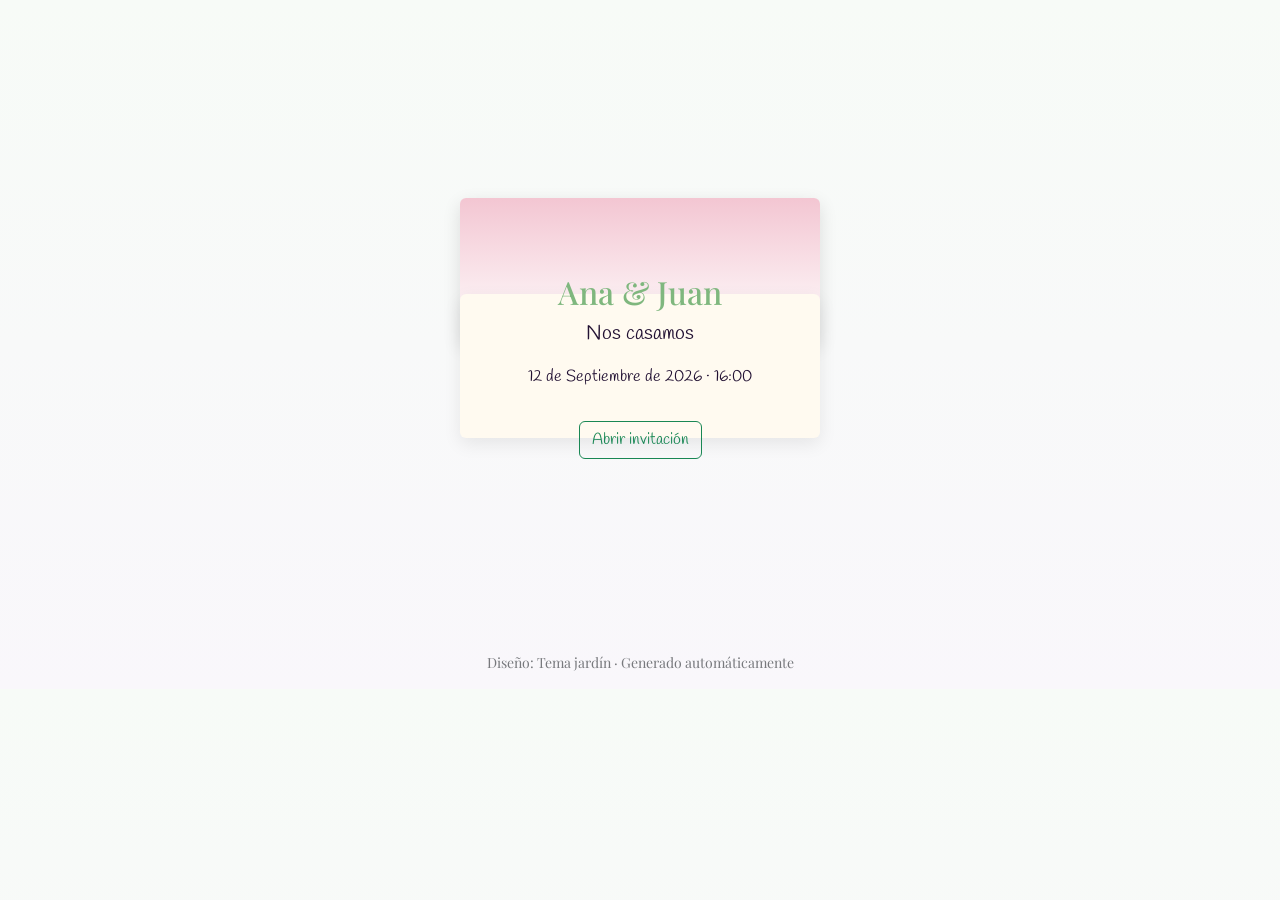
==== index.html @ 4add09a7 "Añadir sitio web de invitación (jardín) — versión estática para GitHub Pages" ====
<!doctype html>
<html lang="es">
<head>
  <meta charset="utf-8" />
  <meta name="viewport" content="width=device-width,initial-scale=1" />
  <title>Invitación — Ana & Juan</title>

  <!-- Bootstrap 5 -->
  <link href="https://cdn.jsdelivr.net/npm/bootstrap@5.3.2/dist/css/bootstrap.min.css" rel="stylesheet">
  <!-- Google Fonts -->
  <link href="https://fonts.googleapis.com/css2?family=Playfair+Display:wght@400;700&family=Handlee&display=swap" rel="stylesheet">
  <!-- GLightbox -->
  <link href="https://cdn.jsdelivr.net/npm/glightbox/dist/css/glightbox.min.css" rel="stylesheet">
  <link rel="stylesheet" href="assets/css/styles.css">
</head>
<body class="bg-page">

<main class="container py-5">
  <!-- Sobre central -->
  <section class="d-flex justify-content-center align-items-center" style="min-height:60vh;">
    <div id="envelope" class="envelope" aria-label="Invitación">
      <div class="flap"></div>
      <div class="body">
        <div class="card-invite text-center p-4">
          <h1 class="couple-name">Ana &amp; Juan</h1>
          <p class="lead">Nos casamos</p>
          <p class="date">12 de Septiembre de 2026 · 16:00</p>
          <button id="openEnvelope" class="btn btn-outline-success mt-3">Abrir invitación</button>
        </div>
      </div>
    </div>
  </section>

  <!-- Contenido revelado -->
  <section id="invitationContent" class="invitation-content d-none">
    <div class="row mb-5">
      <div class="col-12">
        <div id="coupleCarousel" class="carousel slide" data-bs-ride="carousel">
          <div class="carousel-inner">
            <div class="carousel-item active">
              <img src="https://picsum.photos/1200/500?random=101" class="d-block w-100" alt="Novios 1">
            </div>
            <div class="carousel-item">
              <img src="https://picsum.photos/1200/500?random=102" class="d-block w-100" alt="Novios 2">
            </div>
            <div class="carousel-item">
              <img src="https://picsum.photos/1200/500?random=103" class="d-block w-100" alt="Novios 3">
            </div>
          </div>
          <button class="carousel-control-prev" type="button" data-bs-target="#coupleCarousel" data-bs-slide="prev">
            <span class="carousel-control-prev-icon" aria-hidden="true"></span>
            <span class="visually-hidden">Anterior</span>
          </button>
          <button class="carousel-control-next" type="button" data-bs-target="#coupleCarousel" data-bs-slide="next">
            <span class="carousel-control-next-icon" aria-hidden="true"></span>
            <span class="visually-hidden">Siguiente</span>
          </button>
        </div>
      </div>
    </div>

    <nav class="mb-4">
      <ul class="nav nav-pills justify-content-center">
        <li class="nav-item"><a class="nav-link" href="#details">Detalles</a></li>
        <li class="nav-item"><a class="nav-link" href="#dresscode">Código de vestimenta</a></li>
        <li class="nav-item"><a class="nav-link" href="#gallery">Galería</a></li>
        <li class="nav-item"><a class="nav-link" href="#map">Mapa</a></li>
        <li class="nav-item"><a class="nav-link" href="#rsvp">RSVP</a></li>
      </ul>
    </nav>

    <section id="details" class="card mb-4 p-4 shadow-sm">
      <h2>Detalles</h2>
      <p><strong>Fecha:</strong> 12 de Septiembre de 2026</p>
      <p><strong>Hora:</strong> 16:00</p>
      <p><strong>Lugar:</strong> Jardines La Esperanza — Calle Flores 123, Ciudad</p>
      <p>Programa aproximado: Ceremonia · Cóctel · Banquete · Celebración.</p>
    </section>

    <section id="dresscode" class="card mb-4 p-4 shadow-sm">
      <h2>Código de vestimenta</h2>
      <p>Elegante de jardín — ropa cómoda y acorde al aire libre.</p>
      <h5 class="mt-3">Colores que pedimos evitar</h5>
      <p>Para mantener la armonía visual del evento, por favor evita estos colores:</p>
      <div class="row g-3">
        <div class="col-6 col-md-3">
          <div class="swatch" style="background:#ffffff;">#FFFFFF<br><small>Blanco puro</small></div>
        </div>
        <div class="col-6 col-md-3">
          <div class="swatch" style="background:#000000;color:#fff">#000000<br><small>Negro</small></div>
        </div>
        <div class="col-6 col-md-3">
          <div class="swatch" style="background:#ff0000;color:#fff">#FF0000<br><small>Rojo intenso</small></div>
        </div>
        <div class="col-6 col-md-3">
          <div class="swatch" style="background:#ffd700;">#FFD700<br><small>Dorado chillón</small></div>
        </div>
      </div>
    </section>

    <section id="gallery" class="card mb-4 p-4 shadow-sm">
      <h2>Galería</h2>
      <div class="row g-3">
        <div class="col-6 col-md-4">
          <a href="https://picsum.photos/1200/800?random=201" class="glightbox" data-gallery="wedding"><img src="https://picsum.photos/400/300?random=201" class="img-fluid rounded" alt=""></a>
        </div>
        <div class="col-6 col-md-4">
          <a href="https://picsum.photos/1200/800?random=202" class="glightbox" data-gallery="wedding"><img src="https://picsum.photos/400/300?random=202" class="img-fluid rounded" alt=""></a>
        </div>
        <div class="col-6 col-md-4">
          <a href="https://picsum.photos/1200/800?random=203" class="glightbox" data-gallery="wedding"><img src="https://picsum.photos/400/300?random=203" class="img-fluid rounded" alt=""></a>
        </div>
      </div>
    </section>

    <section id="map" class="card mb-4 p-4 shadow-sm">
      <h2>Cómo llegar</h2>
      <div class="ratio ratio-16x9 mb-2">
        <iframe src="https://www.google.com/maps?q=Jardines+La+Esperanza+Calle+Flores+123&output=embed" style="border:0;" allowfullscreen="" loading="lazy"></iframe>
      </div>
      <a class="btn btn-outline-primary" target="_blank" href="https://www.google.com/maps/search/?api=1&query=Jardines+La+Esperanza+Calle+Flores+123">Abrir en Google Maps</a>
    </section>

    <section id="rsvp" class="card mb-4 p-4 shadow-sm">
      <h2>RSVP</h2>
      <p>Por favor confirma asistencia rellenando el formulario. (El formulario está configurado para Formspree; sustituye YOUR_FORMSPREE_ID por tu ID.)</p>
      <form id="rsvpForm" action="https://formspree.io/f/YOUR_FORMSPREE_ID" method="POST" class="row g-3">
        <div class="col-md-6">
          <label class="form-label">Nombre</label>
          <input name="name" required class="form-control">
        </div>
        <div class="col-md-3">
          <label class="form-label">Asistirá</label>
          <select name="attend" required class="form-select">
            <option value="yes">Sí</option>
            <option value="no">No</option>
          </select>
        </div>
        <div class="col-md-3">
          <label class="form-label">Acompañantes</label>
          <input name="guests" type="number" min="0" value="0" class="form-control">
        </div>
        <div class="col-12">
          <label class="form-label">Comentarios / Alergias</label>
          <textarea name="notes" class="form-control"></textarea>
        </div>
        <div class="col-12">
          <button class="btn btn-success" type="submit">Enviar RSVP</button>
        </div>
      </form>
    </section>
  </section>
</main>

<footer class="text-center py-3 small text-muted">Diseño: Tema jardín · Generado automáticamente</footer>

<script src="https://cdn.jsdelivr.net/npm/bootstrap@5.3.2/dist/js/bootstrap.bundle.min.js"></script>
<script src="https://cdn.jsdelivr.net/npm/glightbox/dist/js/glightbox.min.js"></script>
<script src="assets/js/script.js"></script>
</body>
</html>
---- assets/css/styles.css ----
/* styles.css - tema jardín y efecto sobre */
:root{
  --accent:#7fb77e; /* verde salvia */
  --accent-2:#f3c6d2; /* rosa empolvado */
  --ivory:#fffaf0;
}
body.bg-page{
  background: linear-gradient(180deg,#f7fbf7 0%, #f9f7fb 100%);
  font-family: "Playfair Display", serif;
  color:#213;
}
.envelope{
  width:360px;
  height:240px;
  position:relative;
  perspective:800px;
  cursor:pointer;
  margin:0 auto;
}
.envelope .flap{
  position:absolute;
  top:0;
  left:0;
  width:100%;
  height:60%;
  background:linear-gradient(180deg,var(--accent-2),#fff);
  border-radius:6px 6px 0 0;
  transform-origin:top center;
  transition: transform .8s cubic-bezier(.2,.8,.2,1);
  box-shadow:0 6px 18px rgba(0,0,0,.12);
}
.envelope.open .flap{
  transform: rotateX(180deg) translateY(-10%);
}
.envelope .body{
  position:absolute;
  bottom:0;
  left:0;
  right:0;
  top:40%;
  background:var(--ivory);
  border-radius:6px;
  display:flex;
  align-items:center;
  justify-content:center;
  box-shadow:0 6px 18px rgba(0,0,0,.08);
}
.card-invite{ font-family: "Handlee", cursive; background:transparent; border:none; }
.couple-name{ font-family: "Playfair Display", serif; font-size:2rem; color:var(--accent); }
.invitation-content{ animation:fade .8s ease both; }
@keyframes fade{ from{opacity:0; transform:translateY(8px);} to{opacity:1; transform:none;} }

.swatch{ padding:20px; border-radius:8px; text-align:center; font-weight:600; box-shadow:0 2px 8px rgba(0,0,0,.06); }
.card{ border-radius:12px; }

footer{ opacity:.8 }

@media (max-width:576px){ .envelope{ width:280px; height:190px } }
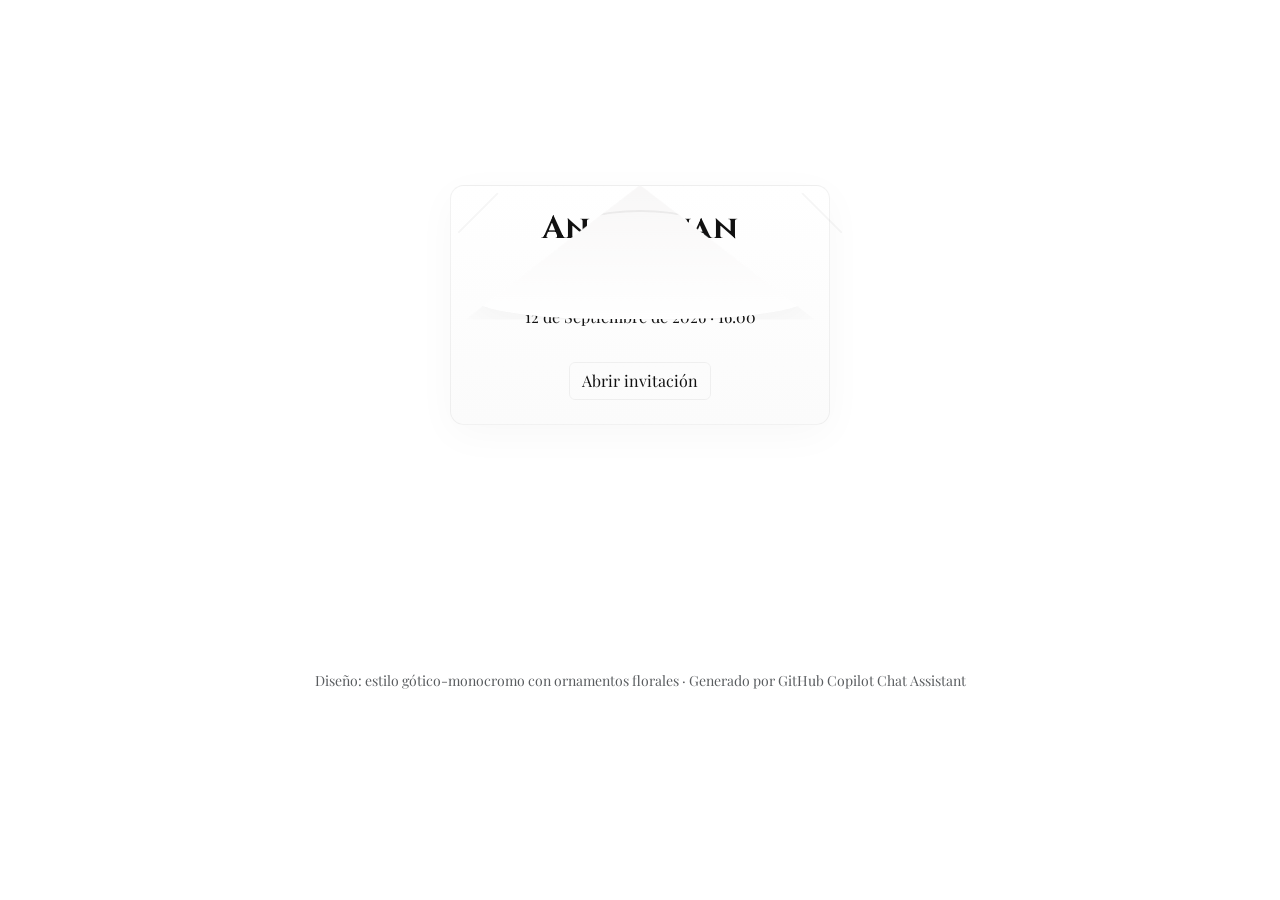
==== commit d9c361db: "Enhance envelope appearance (realistic flap + ornaments), decorative map frame and softer gothic-mon" ====
--- a/index.html
+++ b/index.html
@@ -8,43 +8,69 @@
   <!-- Bootstrap 5 -->
   <link href="https://cdn.jsdelivr.net/npm/bootstrap@5.3.2/dist/css/bootstrap.min.css" rel="stylesheet">
   <!-- Google Fonts -->
-  <link href="https://fonts.googleapis.com/css2?family=Playfair+Display:wght@400;700&family=Handlee&display=swap" rel="stylesheet">
+  <link href="https://fonts.googleapis.com/css2?family=Playfair+Display:wght@400;700&family=Cinzel:wght@400;700&display=swap" rel="stylesheet">
   <!-- GLightbox -->
   <link href="https://cdn.jsdelivr.net/npm/glightbox/dist/css/glightbox.min.css" rel="stylesheet">
+
   <link rel="stylesheet" href="assets/css/styles.css">
 </head>
 <body class="bg-page">
 
 <main class="container py-5">
-  <!-- Sobre central -->
+  <!-- SOBRE (invitation) - estilo realista -->
   <section class="d-flex justify-content-center align-items-center" style="min-height:60vh;">
-    <div id="envelope" class="envelope" aria-label="Invitación">
-      <div class="flap"></div>
-      <div class="body">
-        <div class="card-invite text-center p-4">
-          <h1 class="couple-name">Ana &amp; Juan</h1>
-          <p class="lead">Nos casamos</p>
-          <p class="date">12 de Septiembre de 2026 · 16:00</p>
-          <button id="openEnvelope" class="btn btn-outline-success mt-3">Abrir invitación</button>
+    <div id="envelope" class="envelope" role="button" aria-label="Abrir invitación">
+      <!-- back of envelope (body) -->
+      <div class="env-body">
+        <div class="env-inner">
+          <div class="card-invite text-center p-4">
+            <h1 class="couple-name">Ana &amp; Juan</h1>
+            <p class="lead">Nos casamos</p>
+            <p class="date">12 de Septiembre de 2026 · 16:00</p>
+            <button id="openEnvelope" class="btn btn-outline-success mt-3">Abrir invitación</button>
+          </div>
         </div>
       </div>
+
+      <!-- flap (triangular) -->
+      <div class="env-flap" aria-hidden="true">
+        <!-- floral ornament SVG top center -->
+        <svg class="floral" width="220" height="60" viewBox="0 0 220 60" fill="none" xmlns="http://www.w3.org/2000/svg" aria-hidden="true">
+          <path d="M10 45 C50 5, 170 5, 210 45" stroke="#111" stroke-opacity="0.07" stroke-width="1.8" fill="none" stroke-linecap="round" />
+          <g stroke="#111" stroke-opacity="0.06" stroke-width="1.2" fill="none">
+            <path d="M20 45 C30 35, 30 25, 40 20"/>
+            <path d="M200 45 C190 35, 190 25, 180 20"/>
+          </g>
+        </svg>
+      </div>
+
+      <!-- small corner ornaments (paper edges) -->
+      <div class="env-corner env-corner-left" aria-hidden="true">
+        <svg width="80" height="40" viewBox="0 0 80 40" fill="none" xmlns="http://www.w3.org/2000/svg"><path d="M0 40 L40 0" stroke="#111" stroke-opacity="0.04" stroke-width="2"/></svg>
+      </div>
+      <div class="env-corner env-corner-right" aria-hidden="true">
+        <svg width="80" height="40" viewBox="0 0 80 40" fill="none" xmlns="http://www.w3.org/2000/svg"><path d="M80 40 L40 0" stroke="#111" stroke-opacity="0.04" stroke-width="2"/></svg>
+      </div>
+
     </div>
   </section>
 
-  <!-- Contenido revelado -->
+  <!-- Contenido que se revela -->
   <section id="invitationContent" class="invitation-content d-none">
+
+    <!-- Carrusel hero -->
     <div class="row mb-5">
       <div class="col-12">
         <div id="coupleCarousel" class="carousel slide" data-bs-ride="carousel">
           <div class="carousel-inner">
             <div class="carousel-item active">
-              <img src="https://picsum.photos/1200/500?random=101" class="d-block w-100" alt="Novios 1">
+              <img src="https://picsum.photos/seed/carousel1/1200/500" class="d-block w-100" alt="Novios 1">
             </div>
             <div class="carousel-item">
-              <img src="https://picsum.photos/1200/500?random=102" class="d-block w-100" alt="Novios 2">
+              <img src="https://picsum.photos/seed/carousel2/1200/500" class="d-block w-100" alt="Novios 2">
             </div>
             <div class="carousel-item">
-              <img src="https://picsum.photos/1200/500?random=103" class="d-block w-100" alt="Novios 3">
+              <img src="https://picsum.photos/seed/carousel3/1200/500" class="d-block w-100" alt="Novios 3">
             </div>
           </div>
           <button class="carousel-control-prev" type="button" data-bs-target="#coupleCarousel" data-bs-slide="prev">
@@ -59,6 +85,7 @@
       </div>
     </div>
 
+    <!-- Navegación interna -->
     <nav class="mb-4">
       <ul class="nav nav-pills justify-content-center">
         <li class="nav-item"><a class="nav-link" href="#details">Detalles</a></li>
@@ -69,64 +96,74 @@
       </ul>
     </nav>
 
+    <!-- Detalles -->
     <section id="details" class="card mb-4 p-4 shadow-sm">
-      <h2>Detalles</h2>
+      <h2>Detalles de la boda</h2>
       <p><strong>Fecha:</strong> 12 de Septiembre de 2026</p>
       <p><strong>Hora:</strong> 16:00</p>
-      <p><strong>Lugar:</strong> Jardines La Esperanza — Calle Flores 123, Ciudad</p>
-      <p>Programa aproximado: Ceremonia · Cóctel · Banquete · Celebración.</p>
+      <p><strong>Lugar:</strong> Jardines La Esperanza — Calle Flores 123, Ciudad, País</p>
+      <p>Programa aproximado: Ceremonia (16:00) · Cóctel (17:00) · Banquete y celebración (19:00).</p>
     </section>
 
+    <!-- Código de vestimenta / colores prohibidos -->
     <section id="dresscode" class="card mb-4 p-4 shadow-sm">
       <h2>Código de vestimenta</h2>
-      <p>Elegante de jardín — ropa cómoda y acorde al aire libre.</p>
+      <p>Elegante de jardín — te sugerimos ropa cómoda y acorde al entorno exterior.</p>
       <h5 class="mt-3">Colores que pedimos evitar</h5>
-      <p>Para mantener la armonía visual del evento, por favor evita estos colores:</p>
+      <p>Para mantener la armonía con la paleta del evento, por favor evita estos colores:</p>
       <div class="row g-3">
         <div class="col-6 col-md-3">
-          <div class="swatch" style="background:#ffffff;">#FFFFFF<br><small>Blanco puro</small></div>
+          <div class="swatch gray-1">#FFFFFF<br><small>Blanco puro</small></div>
         </div>
         <div class="col-6 col-md-3">
-          <div class="swatch" style="background:#000000;color:#fff">#000000<br><small>Negro</small></div>
+          <div class="swatch gray-4">#000000<br><small>Negro</small></div>
         </div>
         <div class="col-6 col-md-3">
-          <div class="swatch" style="background:#ff0000;color:#fff">#FF0000<br><small>Rojo intenso</small></div>
+          <div class="swatch gray-3">#FF0000<br><small>Rojo intenso</small></div>
         </div>
         <div class="col-6 col-md-3">
-          <div class="swatch" style="background:#ffd700;">#FFD700<br><small>Dorado chillón</small></div>
+          <div class="swatch gray-2">#FFD700<br><small>Dorado chillón</small></div>
         </div>
       </div>
     </section>
 
+    <!-- Galería -->
     <section id="gallery" class="card mb-4 p-4 shadow-sm">
       <h2>Galería</h2>
       <div class="row g-3">
         <div class="col-6 col-md-4">
-          <a href="https://picsum.photos/1200/800?random=201" class="glightbox" data-gallery="wedding"><img src="https://picsum.photos/400/300?random=201" class="img-fluid rounded" alt=""></a>
+          <a href="https://picsum.photos/1200/800?random=201" class="glightbox" data-gallery="wedding"><img src="https://picsum.photos/600/400?random=201" class="img-fluid rounded" alt=""></a>
         </div>
         <div class="col-6 col-md-4">
-          <a href="https://picsum.photos/1200/800?random=202" class="glightbox" data-gallery="wedding"><img src="https://picsum.photos/400/300?random=202" class="img-fluid rounded" alt=""></a>
+          <a href="https://picsum.photos/1200/800?random=202" class="glightbox" data-gallery="wedding"><img src="https://picsum.photos/600/400?random=202" class="img-fluid rounded" alt=""></a>
         </div>
         <div class="col-6 col-md-4">
-          <a href="https://picsum.photos/1200/800?random=203" class="glightbox" data-gallery="wedding"><img src="https://picsum.photos/400/300?random=203" class="img-fluid rounded" alt=""></a>
+          <a href="https://picsum.photos/1200/800?random=203" class="glightbox" data-gallery="wedding"><img src="https://picsum.photos/600/400?random=203" class="img-fluid rounded" alt=""></a>
         </div>
       </div>
     </section>
 
-    <section id="map" class="card mb-4 p-4 shadow-sm">
+    <!-- Mapa elegante -->
+    <section id="map" class="card mb-4 p-4 shadow-sm map-card">
       <h2>Cómo llegar</h2>
-      <div class="ratio ratio-16x9 mb-2">
-        <iframe src="https://www.google.com/maps?q=Jardines+La+Esperanza+Calle+Flores+123&output=embed" style="border:0;" allowfullscreen="" loading="lazy"></iframe>
+      <p class="mb-2">Haz clic en "Abrir en Google Maps" para ver rutas y opciones de transporte.</p>
+      <div class="map-frame mb-3">
+        <div class="map-decor-top"></div>
+        <div class="ratio ratio-16x9 rounded">
+          <iframe src="https://www.google.com/maps?q=Jardines+La+Esperanza+Calle+Flores+123&output=embed" style="border:0;" allowfullscreen="" loading="lazy"></iframe>
+        </div>
+        <div class="map-decor-bottom"></div>
       </div>
       <a class="btn btn-outline-primary" target="_blank" href="https://www.google.com/maps/search/?api=1&query=Jardines+La+Esperanza+Calle+Flores+123">Abrir en Google Maps</a>
     </section>
 
+    <!-- RSVP - Formspree -->
     <section id="rsvp" class="card mb-4 p-4 shadow-sm">
       <h2>RSVP</h2>
-      <p>Por favor confirma asistencia rellenando el formulario. (El formulario está configurado para Formspree; sustituye YOUR_FORMSPREE_ID por tu ID.)</p>
+      <p>Por favor confirma tu asistencia. (Sustituye YOUR_FORMSPREE_ID por tu ID de Formspree)</p>
       <form id="rsvpForm" action="https://formspree.io/f/YOUR_FORMSPREE_ID" method="POST" class="row g-3">
         <div class="col-md-6">
-          <label class="form-label">Nombre</label>
+          <label class="form-label">Nombre completo</label>
           <input name="name" required class="form-control">
         </div>
         <div class="col-md-3">
@@ -149,10 +186,11 @@
         </div>
       </form>
     </section>
+
   </section>
 </main>
 
-<footer class="text-center py-3 small text-muted">Diseño: Tema jardín · Generado automáticamente</footer>
+<footer class="text-center py-3 small text-muted">Diseño: estilo gótico-monocromo con ornamentos florales · Generado por GitHub Copilot Chat Assistant</footer>
 
 <script src="https://cdn.jsdelivr.net/npm/bootstrap@5.3.2/dist/js/bootstrap.bundle.min.js"></script>
 <script src="https://cdn.jsdelivr.net/npm/glightbox/dist/js/glightbox.min.js"></script>
--- a/assets/css/styles.css
+++ b/assets/css/styles.css
@@ -1,58 +1,90 @@
-/* styles.css - tema jardín y efecto sobre */
+/* styles.css — ultra-suave monocromo + ornamentación estilo castillo/gótico */
 :root{
-  --accent:#7fb77e; /* verde salvia */
-  --accent-2:#f3c6d2; /* rosa empolvado */
-  --ivory:#fffaf0;
+  --bg:#ffffff;
+  --paper:#fefefe;
+  --ink:#111111;
+  --muted:#7d7d7d;
+  --border:rgba(17,17,17,0.05);
+  --shadow: rgba(17,17,17,0.03);
+  --accent-stroke: rgba(17,17,17,0.06);
 }
+
+/* Base */
 body.bg-page{
-  background: linear-gradient(180deg,#f7fbf7 0%, #f9f7fb 100%);
-  font-family: "Playfair Display", serif;
-  color:#213;
+  background:var(--bg);
+  color:var(--ink);
+  font-family:"Playfair Display", serif;
+  line-height:1.6;
+  -webkit-font-smoothing:antialiased;
 }
-.envelope{
-  width:360px;
-  height:240px;
-  position:relative;
-  perspective:800px;
-  cursor:pointer;
-  margin:0 auto;
+.container{ max-width:980px }
+
+/* Typography accents (gothic feel) */
+h1, h2 { font-family: 'Cinzel', serif }
+.couple-name{ font-size:2rem; font-weight:700; letter-spacing:0.6px }
+
+/* ENVELOPE - realistic paper with triangular flap */
+.envelope{ width:380px; height:240px; position:relative; perspective:1100px; margin:0 auto 26px; }
+.env-body{
+  position:relative; width:100%; height:100%; background:linear-gradient(180deg,#fff,#fbfbfb); border-radius:14px; border:1px solid var(--border); box-shadow:0 10px 40px var(--shadow); overflow:hidden;
 }
-.envelope .flap{
-  position:absolute;
-  top:0;
-  left:0;
-  width:100%;
-  height:60%;
-  background:linear-gradient(180deg,var(--accent-2),#fff);
-  border-radius:6px 6px 0 0;
-  transform-origin:top center;
-  transition: transform .8s cubic-bezier(.2,.8,.2,1);
-  box-shadow:0 6px 18px rgba(0,0,0,.12);
+.env-inner{ width:100%; height:100%; display:flex; align-items:center; justify-content:center; padding:14px }
+
+/* Triangular flap created with CSS transform */
+.env-flap{
+  position:absolute; left:50%; top:0; transform:translateX(-50%) translateZ(0); width:92%; height:56%; transform-origin:top center; pointer-events:none;
+  clip-path: polygon(50% 0%, 100% 100%, 0% 100%);
+  background: linear-gradient(180deg,#f8f7f7,#ffffff);
+  border:1px solid var(--border); border-bottom:0; border-radius: 0 0 40% 40% / 0 0 18% 18%;
+  box-shadow: 0 12px 40px rgba(17,17,17,0.04);
+  transition: transform 1.05s cubic-bezier(.22,.9,.3,1), box-shadow .4s;
 }
-.envelope.open .flap{
-  transform: rotateX(180deg) translateY(-10%);
-}
-.envelope .body{
-  position:absolute;
-  bottom:0;
-  left:0;
-  right:0;
-  top:40%;
-  background:var(--ivory);
-  border-radius:6px;
-  display:flex;
-  align-items:center;
-  justify-content:center;
-  box-shadow:0 6px 18px rgba(0,0,0,.08);
-}
-.card-invite{ font-family: "Handlee", cursive; background:transparent; border:none; }
-.couple-name{ font-family: "Playfair Display", serif; font-size:2rem; color:var(--accent); }
-.invitation-content{ animation:fade .8s ease both; }
+.envelope.open .env-flap{ transform: translateX(-50%) translateY(-2%) rotateX(160deg); box-shadow:0 6px 28px rgba(17,17,17,0.02) }
+
+/* corner ornaments (subtle) */
+.env-corner{ position:absolute; top:8px; width:60px; height:42px; opacity:0.9 }
+.env-corner-left{ left:8px }
+.env-corner-right{ right:8px }
+
+/* small floral svg placed inside flap area */
+.env-flap .floral{ position:absolute; left:50%; transform:translateX(-50%); top:10px; opacity:0.85 }
+
+/* Reveal animation */
+.invitation-content{ animation:fade .55s ease both; }
 @keyframes fade{ from{opacity:0; transform:translateY(8px);} to{opacity:1; transform:none;} }
 
-.swatch{ padding:20px; border-radius:8px; text-align:center; font-weight:600; box-shadow:0 2px 8px rgba(0,0,0,.06); }
-.card{ border-radius:12px; }
+/* Sections (cards) */
+.card{ border-radius:16px; background:linear-gradient(180deg,var(--paper),#fff); border:1px solid var(--border); padding:20px; box-shadow:0 10px 30px var(--shadow); }
+.card h2{ font-weight:700; margin-bottom:0.5rem }
+.card p{ color:var(--muted); margin-bottom:0.6rem }
 
-footer{ opacity:.8 }
+/* Dresscode swatches - monochrome tones with subtle frames */
+.swatch{ padding:14px; border-radius:12px; box-shadow:0 8px 24px rgba(17,17,17,0.02); border:1px solid var(--border); text-align:center; font-weight:700 }
+.swatch small{ color:var(--muted); display:block; margin-top:6px }
 
-@media (max-width:576px){ .envelope{ width:280px; height:190px } }
+/* Gallery images - keep gentle monochrome with floral-style hover */
+img{ max-width:100%; height:auto; display:block; filter:grayscale(88%) contrast(0.98) brightness(1.02); transition: transform .45s ease, filter .45s ease, box-shadow .45s ease; border-radius:12px }
+img:hover{ transform: translateY(-4px) scale(1.01); filter:grayscale(45%) }
+
+/* MAP - decorative frame like a carved plaque */
+.map-card .map-frame{ position:relative; padding:14px; border-radius:14px; background:linear-gradient(180deg,#fff,#fbfbfb); border:1px solid var(--border); box-shadow:0 12px 34px rgba(17,17,17,0.03); }
+.map-card .map-decor-top, .map-card .map-decor-bottom{ height:8px; background:linear-gradient(90deg,transparent,rgba(17,17,17,0.02),transparent); border-radius:6px }
+.map-card .map-decor-top{ margin-bottom:10px }
+.map-card .map-decor-bottom{ margin-top:10px }
+.map-card iframe{ border-radius:8px; filter:grayscale(86%) contrast(0.96) }
+
+/* Buttons styling */
+.btn-outline-primary{ border-color:var(--border); color:var(--ink); background:transparent }
+.btn-outline-primary:hover{ background:#fafafa }
+.btn-outline-success{ border-color:var(--border); color:var(--ink); background:transparent }
+.btn-outline-success:hover{ background:#fafafa }
+.btn-success{ background:#111; border-color:#111 }
+
+/* Footer */
+footer{ color:var(--muted); margin-top:18px }
+
+/* Responsive */
+@media (max-width:768px){ .envelope{ width:320px; height:200px } .couple-name{ font-size:1.6rem } }
+
+/* Focus */
+button:focus, a:focus, input:focus, select:focus, textarea:focus{ outline:3px solid rgba(17,17,17,0.06); outline-offset:3px }
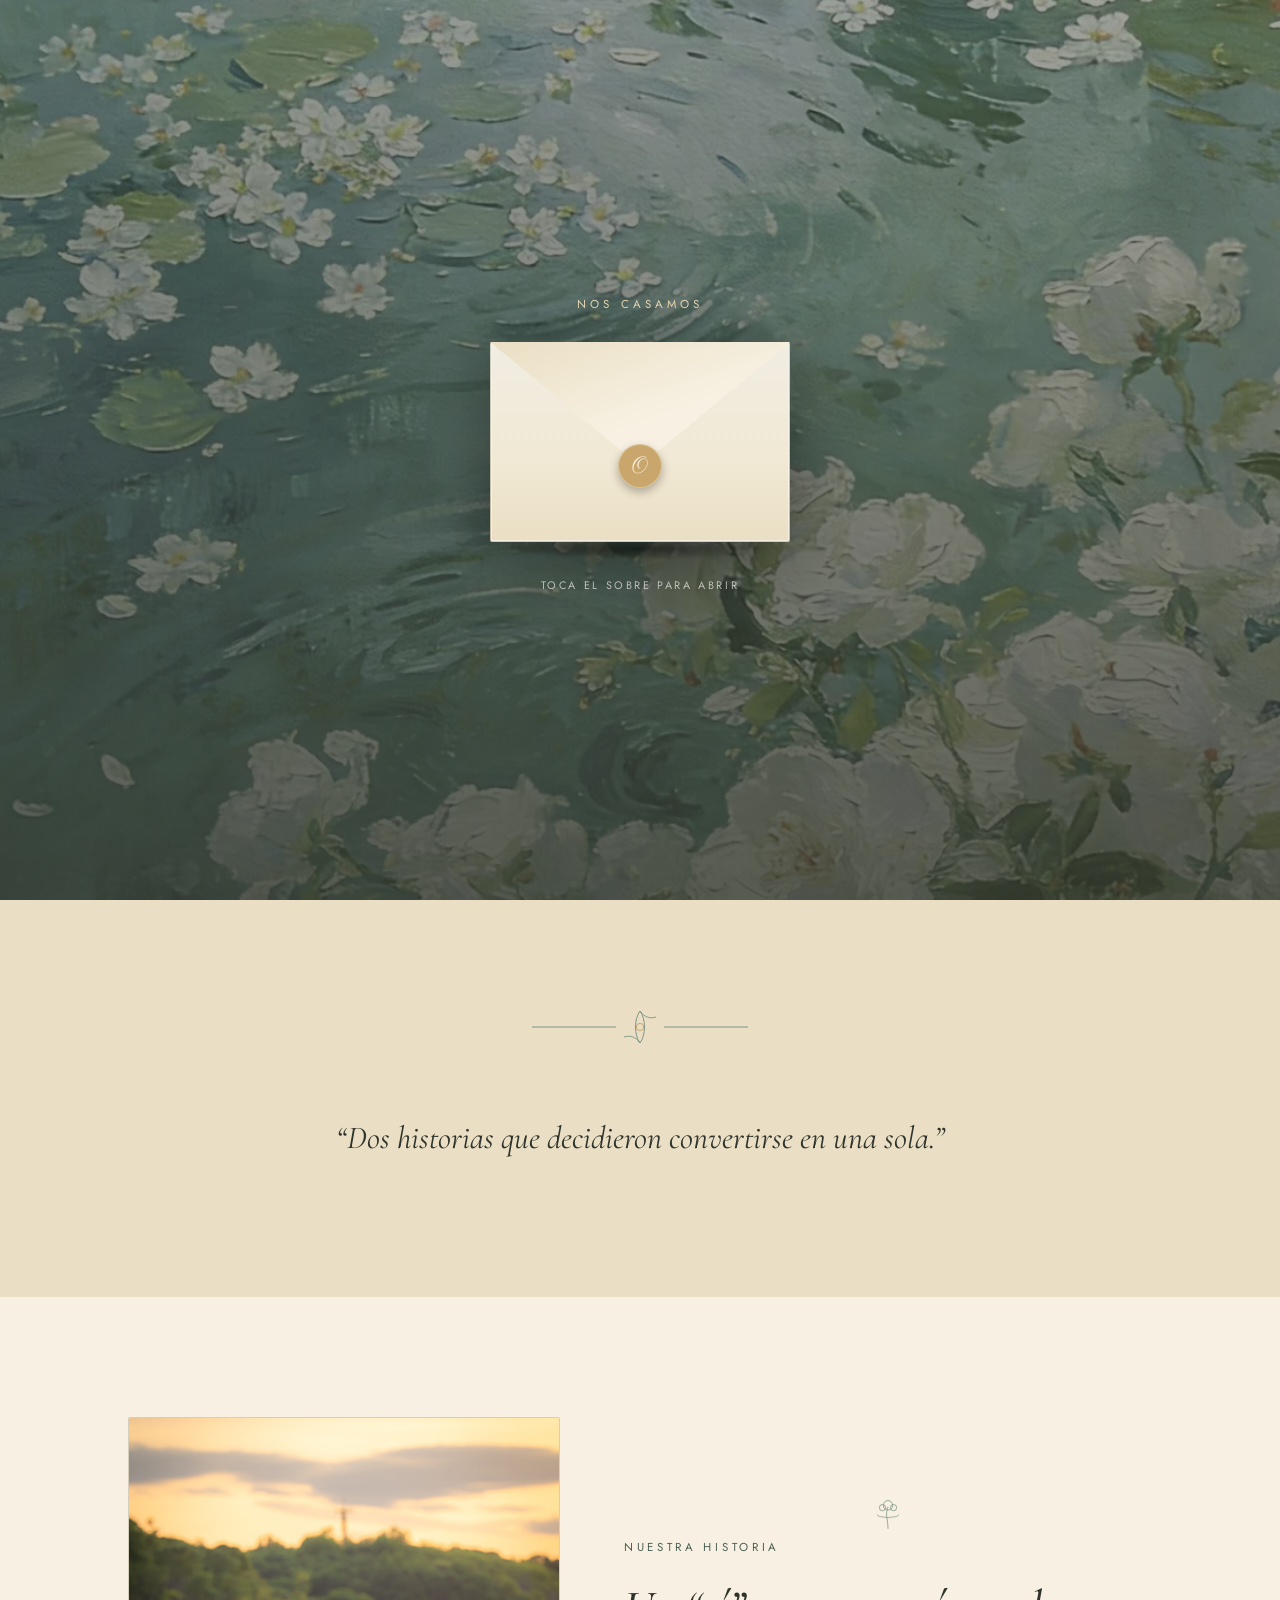
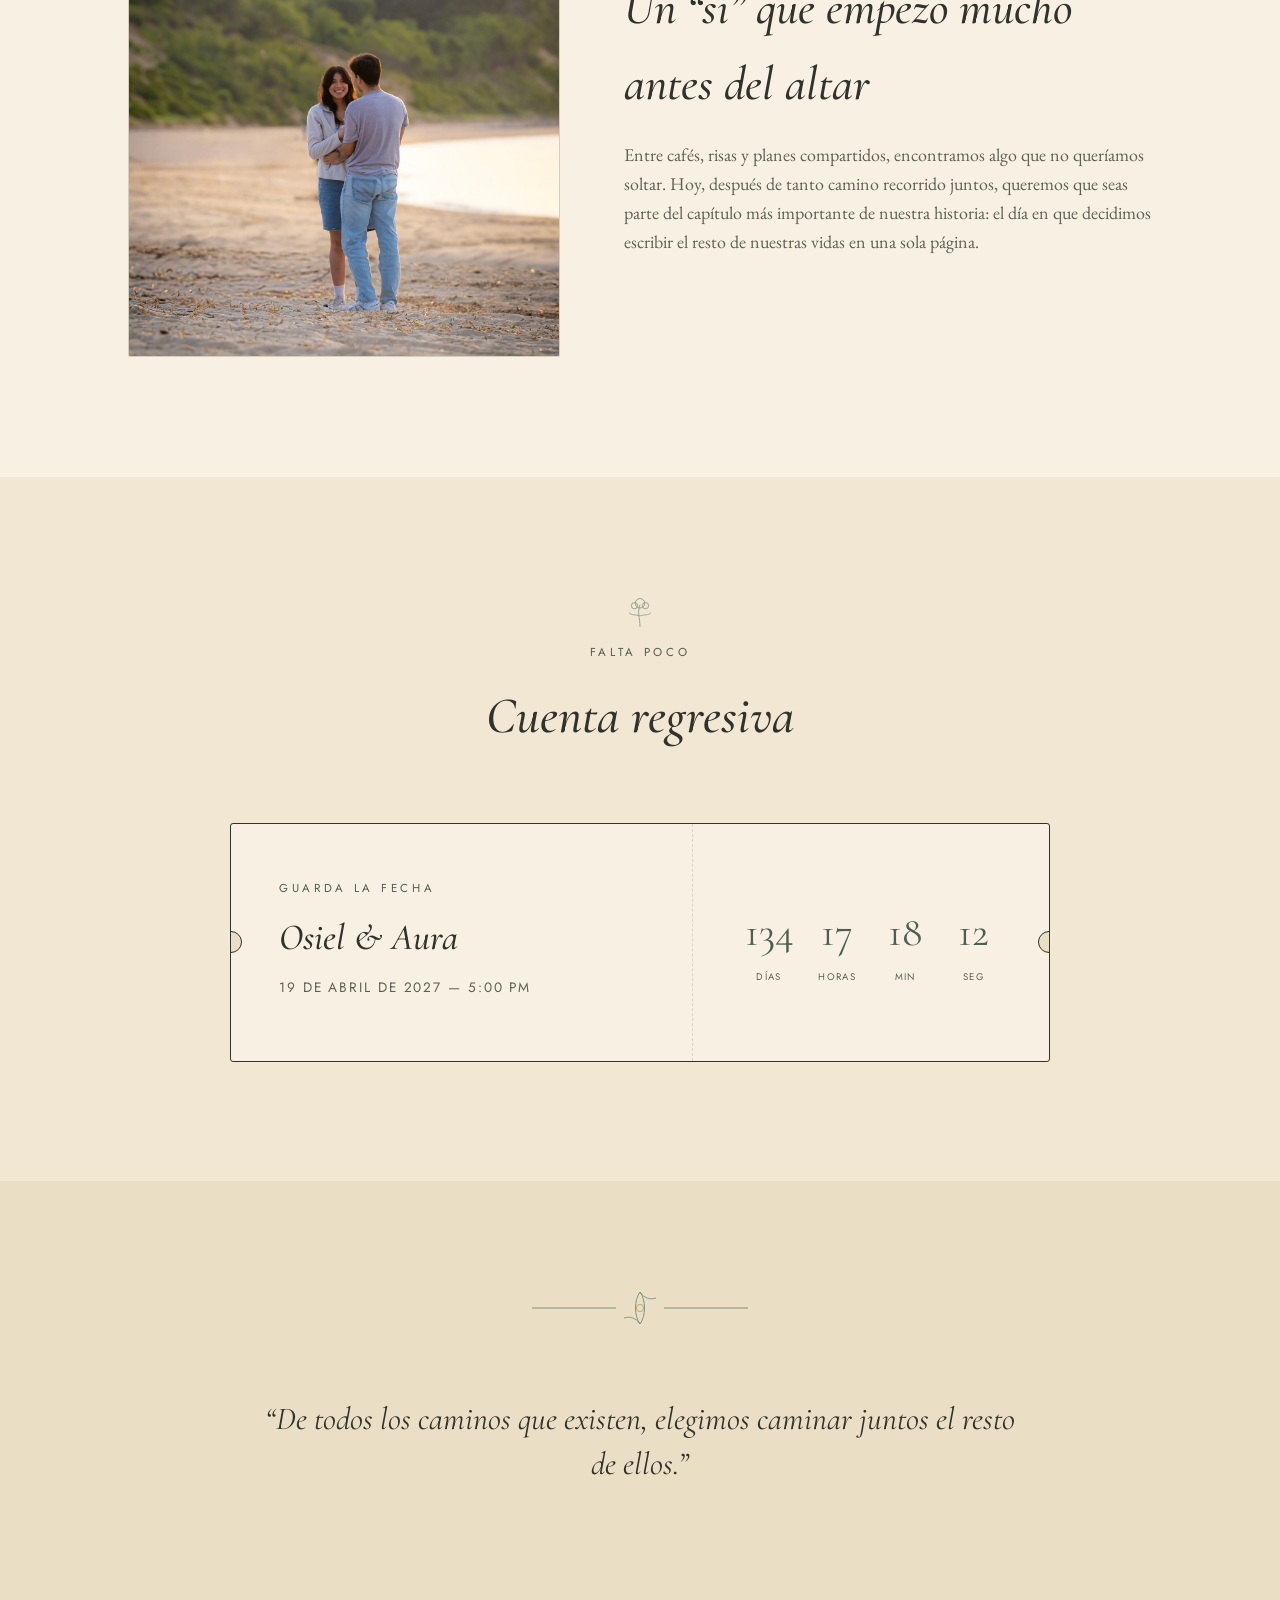
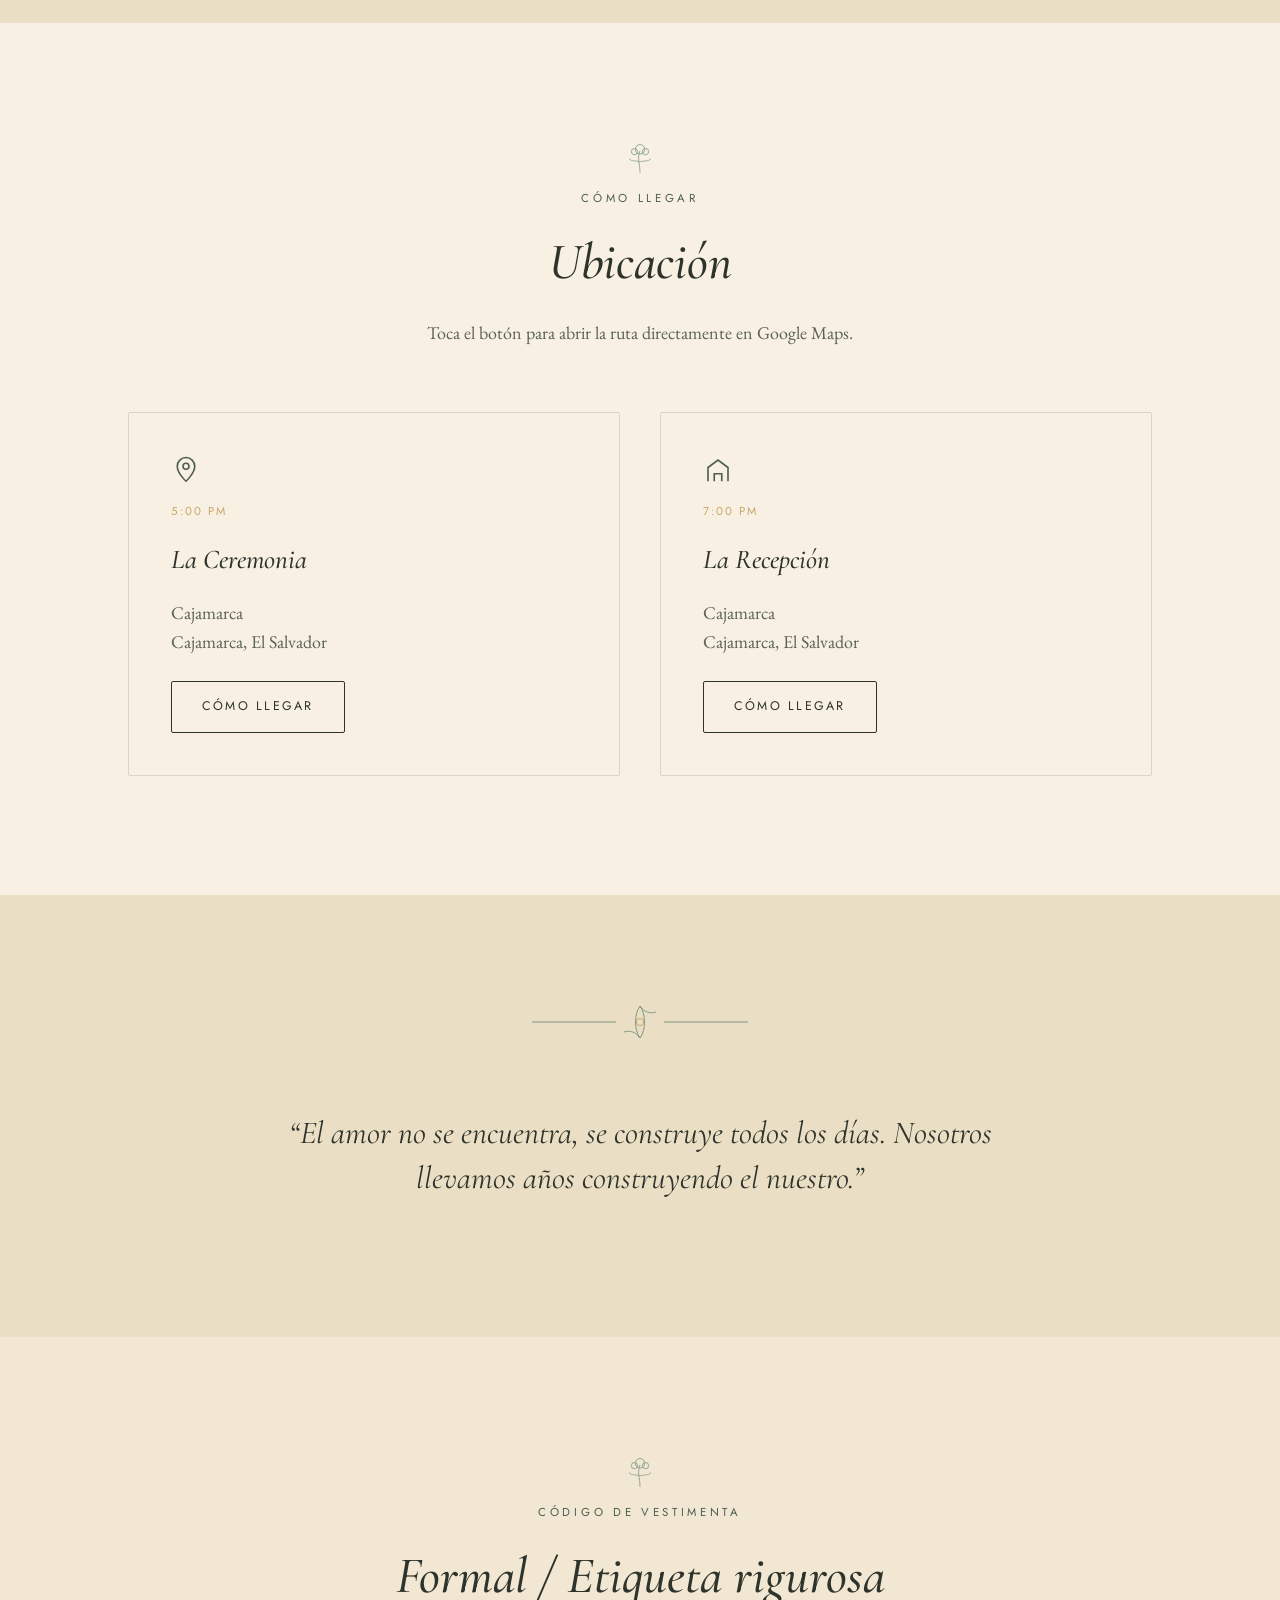
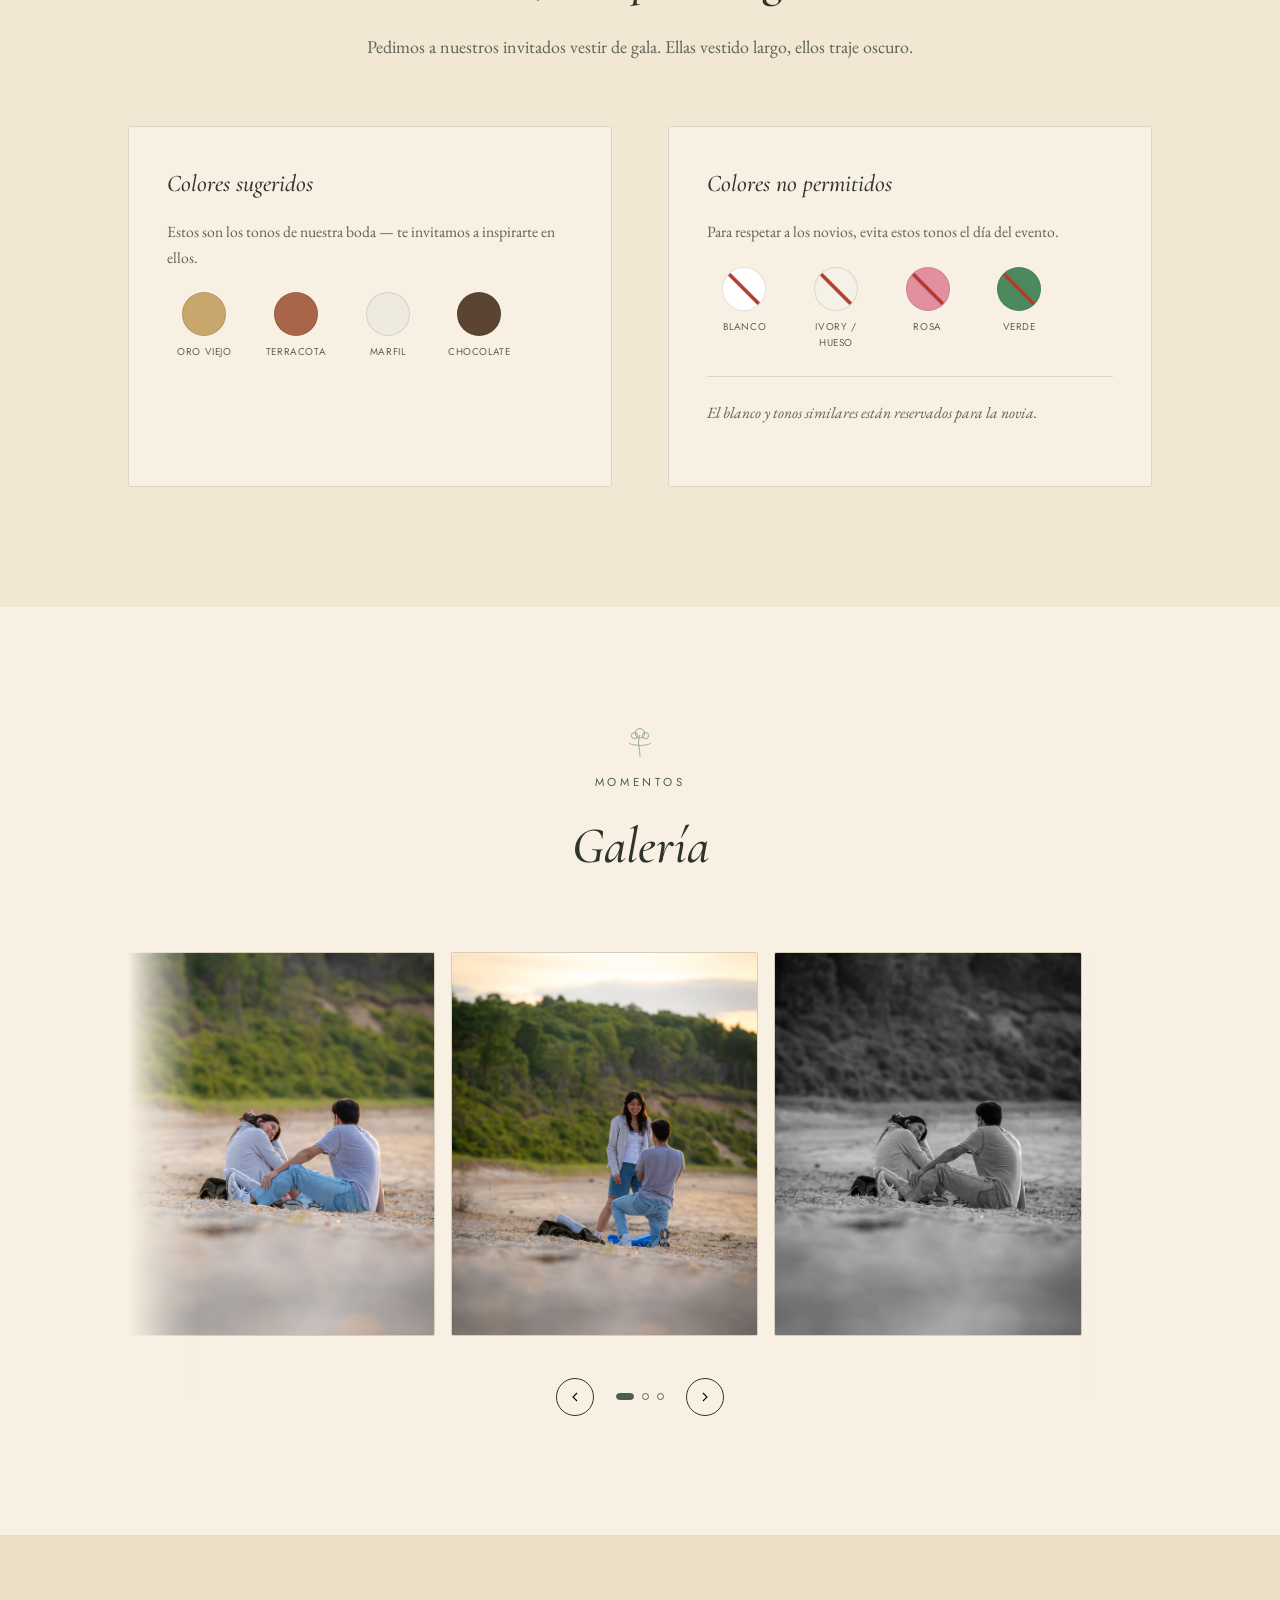
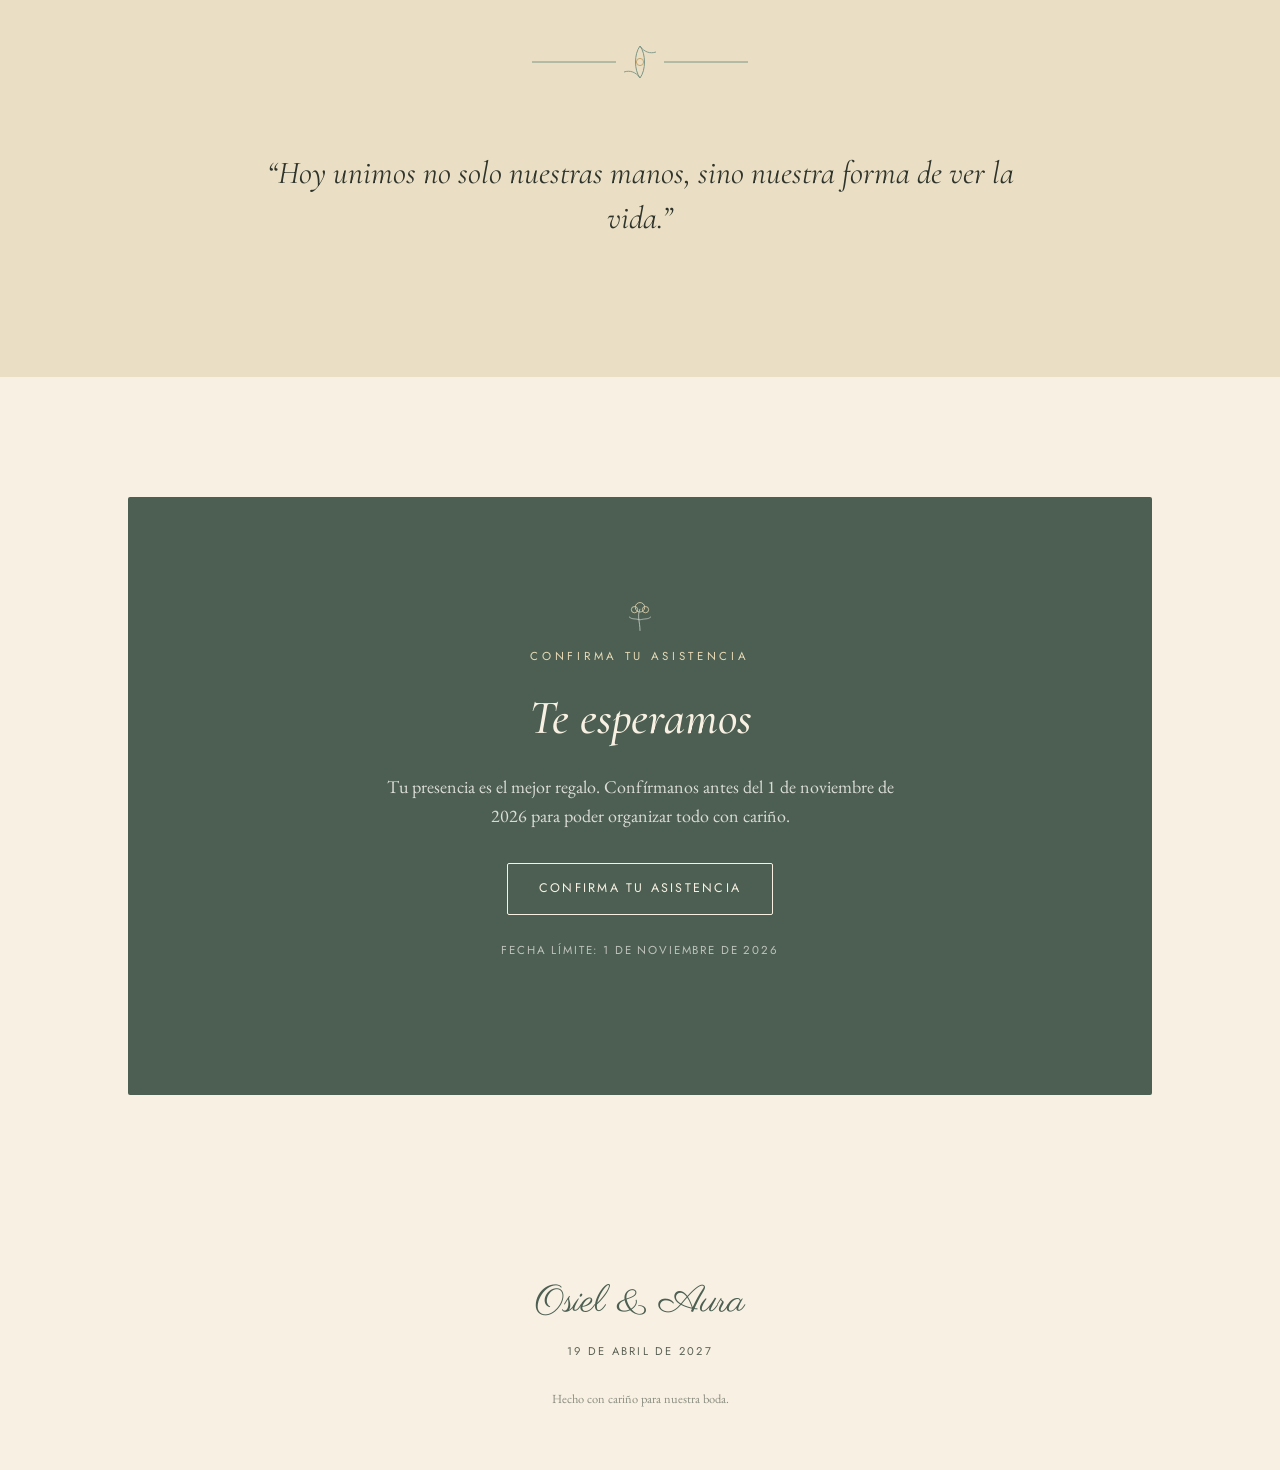
==== commit 0403505c: "Add root redirect for GitHub Pages to boda 2/" ====
--- a/index.html
+++ b/index.html
@@ -1,199 +1,13 @@
 <!doctype html>
 <html lang="es">
-<head>
-  <meta charset="utf-8" />
-  <meta name="viewport" content="width=device-width,initial-scale=1" />
-  <title>Invitación — Ana & Juan</title>
-
-  <!-- Bootstrap 5 -->
-  <link href="https://cdn.jsdelivr.net/npm/bootstrap@5.3.2/dist/css/bootstrap.min.css" rel="stylesheet">
-  <!-- Google Fonts -->
-  <link href="https://fonts.googleapis.com/css2?family=Playfair+Display:wght@400;700&family=Cinzel:wght@400;700&display=swap" rel="stylesheet">
-  <!-- GLightbox -->
-  <link href="https://cdn.jsdelivr.net/npm/glightbox/dist/css/glightbox.min.css" rel="stylesheet">
-
-  <link rel="stylesheet" href="assets/css/styles.css">
-</head>
-<body class="bg-page">
-
-<main class="container py-5">
-  <!-- SOBRE (invitation) - estilo realista -->
-  <section class="d-flex justify-content-center align-items-center" style="min-height:60vh;">
-    <div id="envelope" class="envelope" role="button" aria-label="Abrir invitación">
-      <!-- back of envelope (body) -->
-      <div class="env-body">
-        <div class="env-inner">
-          <div class="card-invite text-center p-4">
-            <h1 class="couple-name">Ana &amp; Juan</h1>
-            <p class="lead">Nos casamos</p>
-            <p class="date">12 de Septiembre de 2026 · 16:00</p>
-            <button id="openEnvelope" class="btn btn-outline-success mt-3">Abrir invitación</button>
-          </div>
-        </div>
-      </div>
-
-      <!-- flap (triangular) -->
-      <div class="env-flap" aria-hidden="true">
-        <!-- floral ornament SVG top center -->
-        <svg class="floral" width="220" height="60" viewBox="0 0 220 60" fill="none" xmlns="http://www.w3.org/2000/svg" aria-hidden="true">
-          <path d="M10 45 C50 5, 170 5, 210 45" stroke="#111" stroke-opacity="0.07" stroke-width="1.8" fill="none" stroke-linecap="round" />
-          <g stroke="#111" stroke-opacity="0.06" stroke-width="1.2" fill="none">
-            <path d="M20 45 C30 35, 30 25, 40 20"/>
-            <path d="M200 45 C190 35, 190 25, 180 20"/>
-          </g>
-        </svg>
-      </div>
-
-      <!-- small corner ornaments (paper edges) -->
-      <div class="env-corner env-corner-left" aria-hidden="true">
-        <svg width="80" height="40" viewBox="0 0 80 40" fill="none" xmlns="http://www.w3.org/2000/svg"><path d="M0 40 L40 0" stroke="#111" stroke-opacity="0.04" stroke-width="2"/></svg>
-      </div>
-      <div class="env-corner env-corner-right" aria-hidden="true">
-        <svg width="80" height="40" viewBox="0 0 80 40" fill="none" xmlns="http://www.w3.org/2000/svg"><path d="M80 40 L40 0" stroke="#111" stroke-opacity="0.04" stroke-width="2"/></svg>
-      </div>
-
-    </div>
-  </section>
-
-  <!-- Contenido que se revela -->
-  <section id="invitationContent" class="invitation-content d-none">
-
-    <!-- Carrusel hero -->
-    <div class="row mb-5">
-      <div class="col-12">
-        <div id="coupleCarousel" class="carousel slide" data-bs-ride="carousel">
-          <div class="carousel-inner">
-            <div class="carousel-item active">
-              <img src="https://picsum.photos/seed/carousel1/1200/500" class="d-block w-100" alt="Novios 1">
-            </div>
-            <div class="carousel-item">
-              <img src="https://picsum.photos/seed/carousel2/1200/500" class="d-block w-100" alt="Novios 2">
-            </div>
-            <div class="carousel-item">
-              <img src="https://picsum.photos/seed/carousel3/1200/500" class="d-block w-100" alt="Novios 3">
-            </div>
-          </div>
-          <button class="carousel-control-prev" type="button" data-bs-target="#coupleCarousel" data-bs-slide="prev">
-            <span class="carousel-control-prev-icon" aria-hidden="true"></span>
-            <span class="visually-hidden">Anterior</span>
-          </button>
-          <button class="carousel-control-next" type="button" data-bs-target="#coupleCarousel" data-bs-slide="next">
-            <span class="carousel-control-next-icon" aria-hidden="true"></span>
-            <span class="visually-hidden">Siguiente</span>
-          </button>
-        </div>
-      </div>
-    </div>
-
-    <!-- Navegación interna -->
-    <nav class="mb-4">
-      <ul class="nav nav-pills justify-content-center">
-        <li class="nav-item"><a class="nav-link" href="#details">Detalles</a></li>
-        <li class="nav-item"><a class="nav-link" href="#dresscode">Código de vestimenta</a></li>
-        <li class="nav-item"><a class="nav-link" href="#gallery">Galería</a></li>
-        <li class="nav-item"><a class="nav-link" href="#map">Mapa</a></li>
-        <li class="nav-item"><a class="nav-link" href="#rsvp">RSVP</a></li>
-      </ul>
-    </nav>
-
-    <!-- Detalles -->
-    <section id="details" class="card mb-4 p-4 shadow-sm">
-      <h2>Detalles de la boda</h2>
-      <p><strong>Fecha:</strong> 12 de Septiembre de 2026</p>
-      <p><strong>Hora:</strong> 16:00</p>
-      <p><strong>Lugar:</strong> Jardines La Esperanza — Calle Flores 123, Ciudad, País</p>
-      <p>Programa aproximado: Ceremonia (16:00) · Cóctel (17:00) · Banquete y celebración (19:00).</p>
-    </section>
-
-    <!-- Código de vestimenta / colores prohibidos -->
-    <section id="dresscode" class="card mb-4 p-4 shadow-sm">
-      <h2>Código de vestimenta</h2>
-      <p>Elegante de jardín — te sugerimos ropa cómoda y acorde al entorno exterior.</p>
-      <h5 class="mt-3">Colores que pedimos evitar</h5>
-      <p>Para mantener la armonía con la paleta del evento, por favor evita estos colores:</p>
-      <div class="row g-3">
-        <div class="col-6 col-md-3">
-          <div class="swatch gray-1">#FFFFFF<br><small>Blanco puro</small></div>
-        </div>
-        <div class="col-6 col-md-3">
-          <div class="swatch gray-4">#000000<br><small>Negro</small></div>
-        </div>
-        <div class="col-6 col-md-3">
-          <div class="swatch gray-3">#FF0000<br><small>Rojo intenso</small></div>
-        </div>
-        <div class="col-6 col-md-3">
-          <div class="swatch gray-2">#FFD700<br><small>Dorado chillón</small></div>
-        </div>
-      </div>
-    </section>
-
-    <!-- Galería -->
-    <section id="gallery" class="card mb-4 p-4 shadow-sm">
-      <h2>Galería</h2>
-      <div class="row g-3">
-        <div class="col-6 col-md-4">
-          <a href="https://picsum.photos/1200/800?random=201" class="glightbox" data-gallery="wedding"><img src="https://picsum.photos/600/400?random=201" class="img-fluid rounded" alt=""></a>
-        </div>
-        <div class="col-6 col-md-4">
-          <a href="https://picsum.photos/1200/800?random=202" class="glightbox" data-gallery="wedding"><img src="https://picsum.photos/600/400?random=202" class="img-fluid rounded" alt=""></a>
-        </div>
-        <div class="col-6 col-md-4">
-          <a href="https://picsum.photos/1200/800?random=203" class="glightbox" data-gallery="wedding"><img src="https://picsum.photos/600/400?random=203" class="img-fluid rounded" alt=""></a>
-        </div>
-      </div>
-    </section>
-
-    <!-- Mapa elegante -->
-    <section id="map" class="card mb-4 p-4 shadow-sm map-card">
-      <h2>Cómo llegar</h2>
-      <p class="mb-2">Haz clic en "Abrir en Google Maps" para ver rutas y opciones de transporte.</p>
-      <div class="map-frame mb-3">
-        <div class="map-decor-top"></div>
-        <div class="ratio ratio-16x9 rounded">
-          <iframe src="https://www.google.com/maps?q=Jardines+La+Esperanza+Calle+Flores+123&output=embed" style="border:0;" allowfullscreen="" loading="lazy"></iframe>
-        </div>
-        <div class="map-decor-bottom"></div>
-      </div>
-      <a class="btn btn-outline-primary" target="_blank" href="https://www.google.com/maps/search/?api=1&query=Jardines+La+Esperanza+Calle+Flores+123">Abrir en Google Maps</a>
-    </section>
-
-    <!-- RSVP - Formspree -->
-    <section id="rsvp" class="card mb-4 p-4 shadow-sm">
-      <h2>RSVP</h2>
-      <p>Por favor confirma tu asistencia. (Sustituye YOUR_FORMSPREE_ID por tu ID de Formspree)</p>
-      <form id="rsvpForm" action="https://formspree.io/f/YOUR_FORMSPREE_ID" method="POST" class="row g-3">
-        <div class="col-md-6">
-          <label class="form-label">Nombre completo</label>
-          <input name="name" required class="form-control">
-        </div>
-        <div class="col-md-3">
-          <label class="form-label">Asistirá</label>
-          <select name="attend" required class="form-select">
-            <option value="yes">Sí</option>
-            <option value="no">No</option>
-          </select>
-        </div>
-        <div class="col-md-3">
-          <label class="form-label">Acompañantes</label>
-          <input name="guests" type="number" min="0" value="0" class="form-control">
-        </div>
-        <div class="col-12">
-          <label class="form-label">Comentarios / Alergias</label>
-          <textarea name="notes" class="form-control"></textarea>
-        </div>
-        <div class="col-12">
-          <button class="btn btn-success" type="submit">Enviar RSVP</button>
-        </div>
-      </form>
-    </section>
-
-  </section>
-</main>
-
-<footer class="text-center py-3 small text-muted">Diseño: estilo gótico-monocromo con ornamentos florales · Generado por GitHub Copilot Chat Assistant</footer>
-
-<script src="https://cdn.jsdelivr.net/npm/bootstrap@5.3.2/dist/js/bootstrap.bundle.min.js"></script>
-<script src="https://cdn.jsdelivr.net/npm/glightbox/dist/js/glightbox.min.js"></script>
-<script src="assets/js/script.js"></script>
-</body>
+  <head>
+    <meta charset="utf-8">
+    <meta http-equiv="refresh" content="0; url=/boda%202/">
+    <meta name="viewport" content="width=device-width, initial-scale=1">
+    <title>Redirigiendo...</title>
+  </head>
+  <body>
+    <p>Si no se redirige automáticamente, haz clic en <a href="/boda%202/">este enlace</a>.</p>
+    <script>window.location.replace('/boda%202/');</script>
+  </body>
 </html>
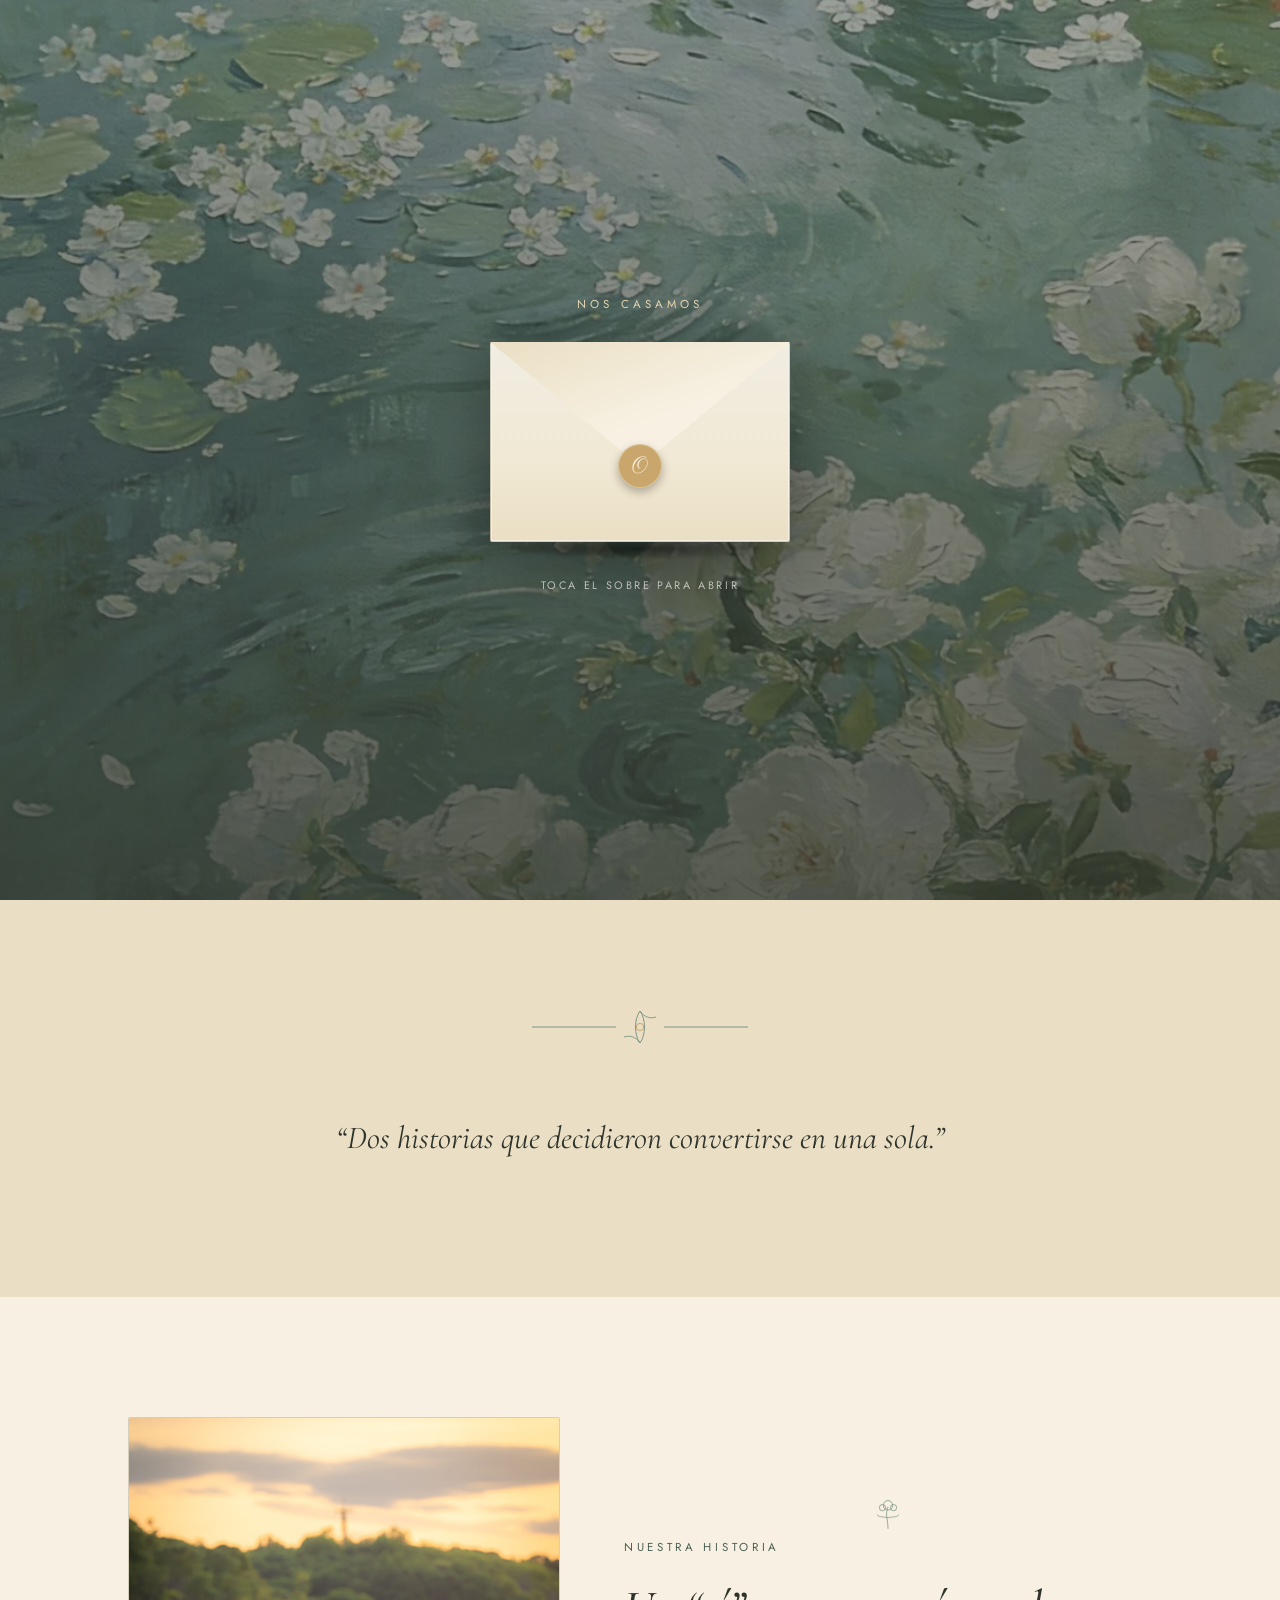
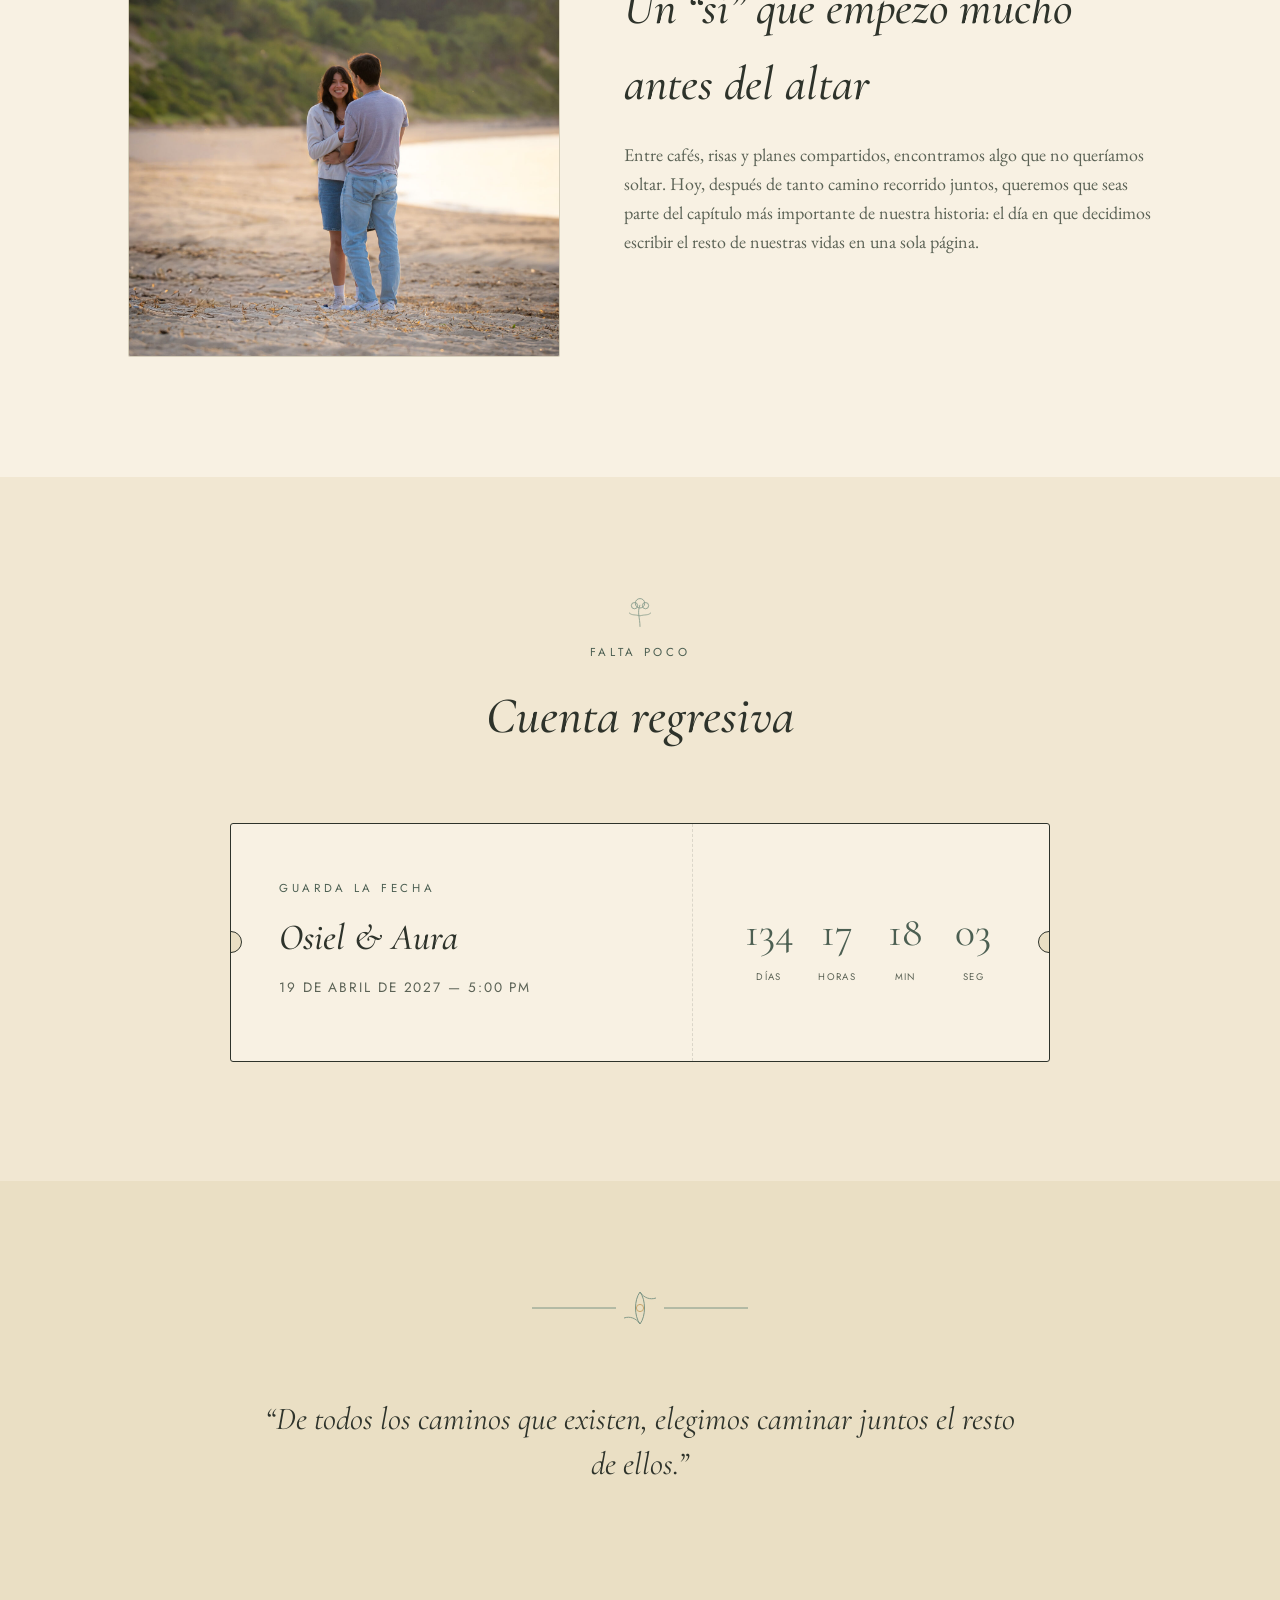
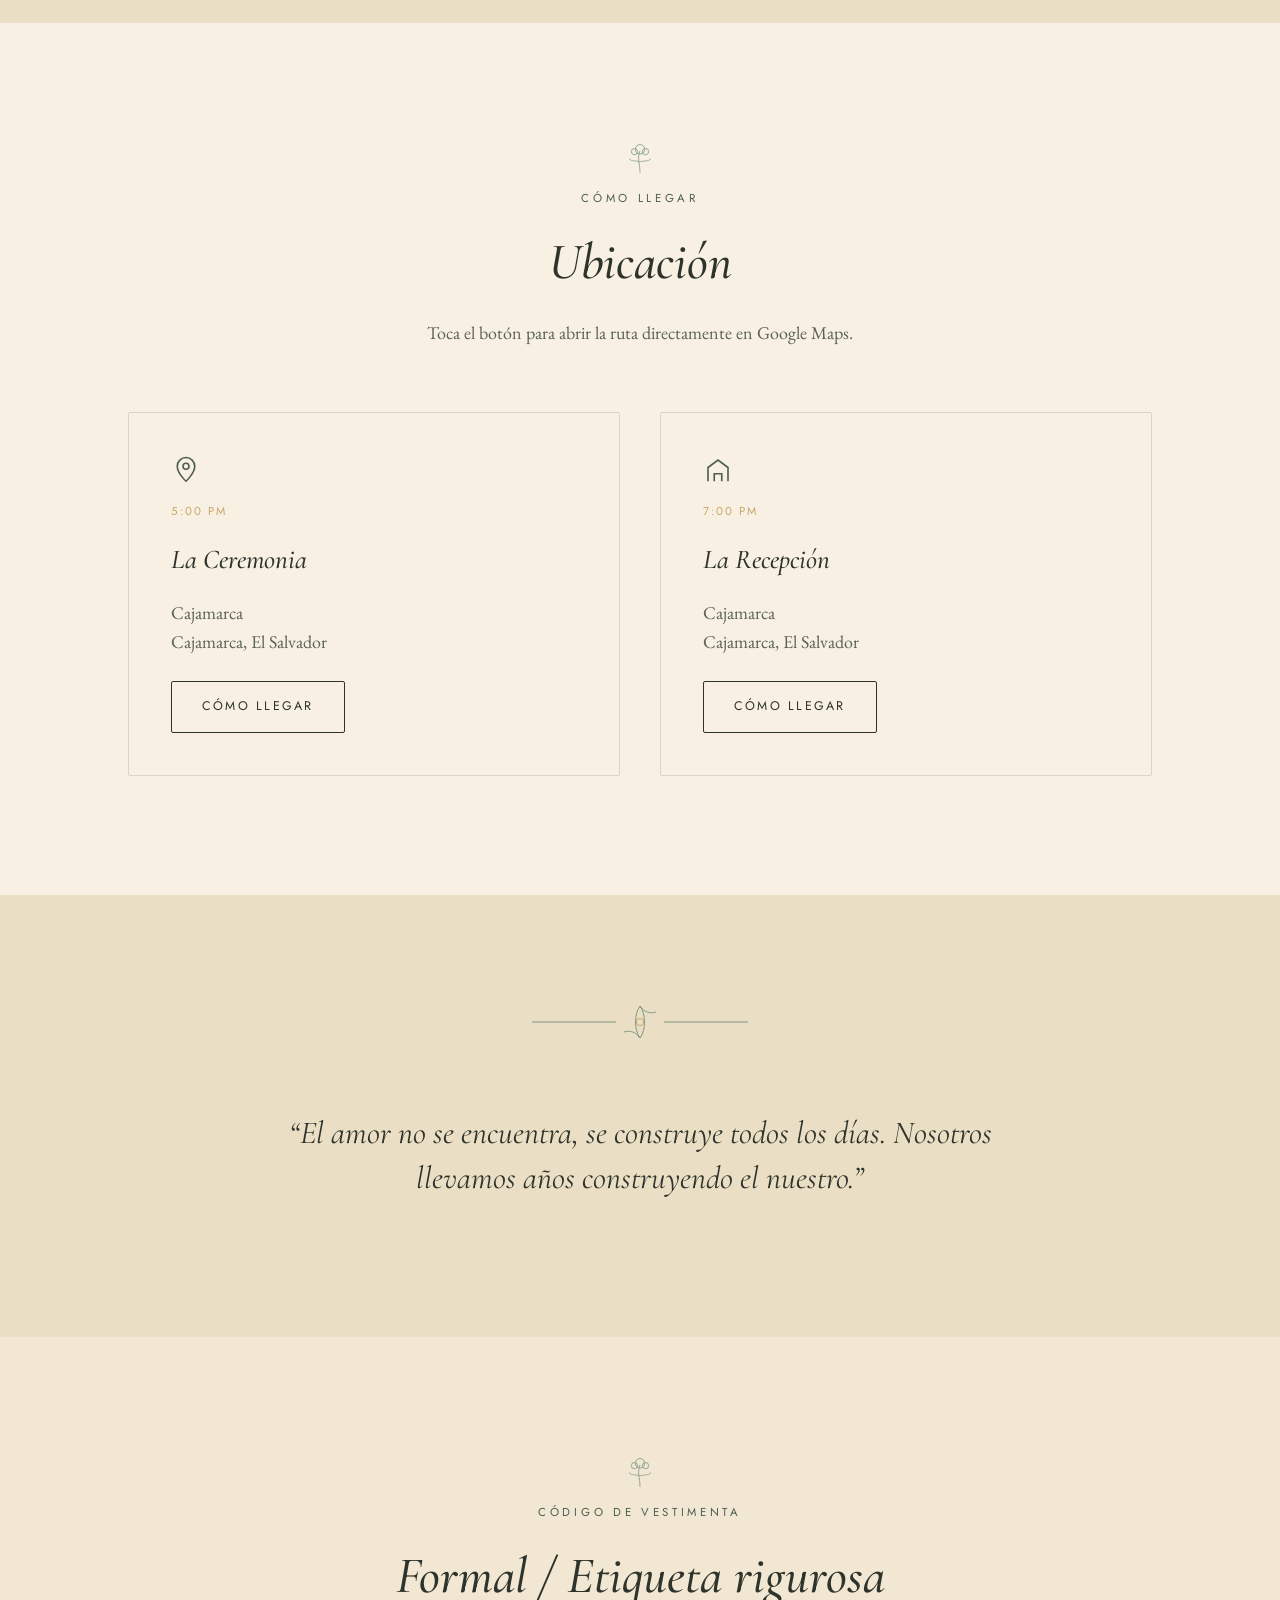
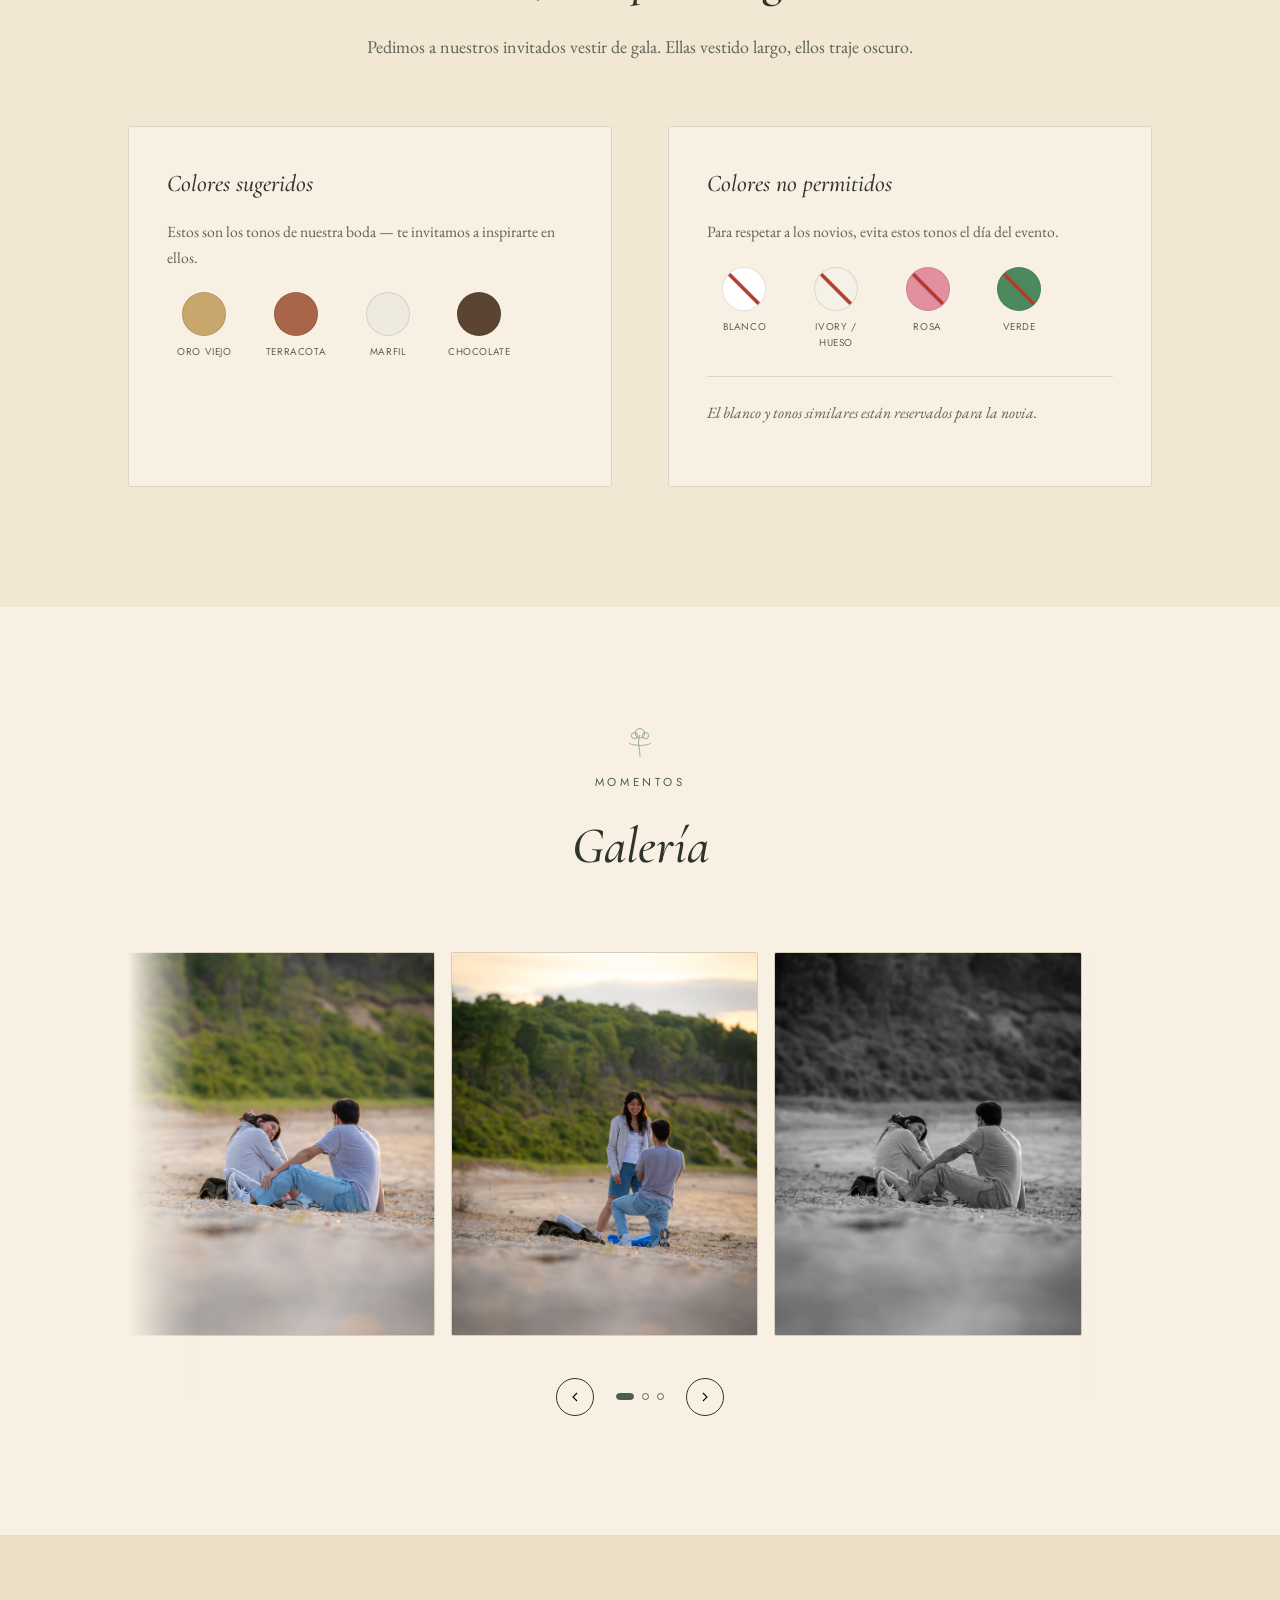
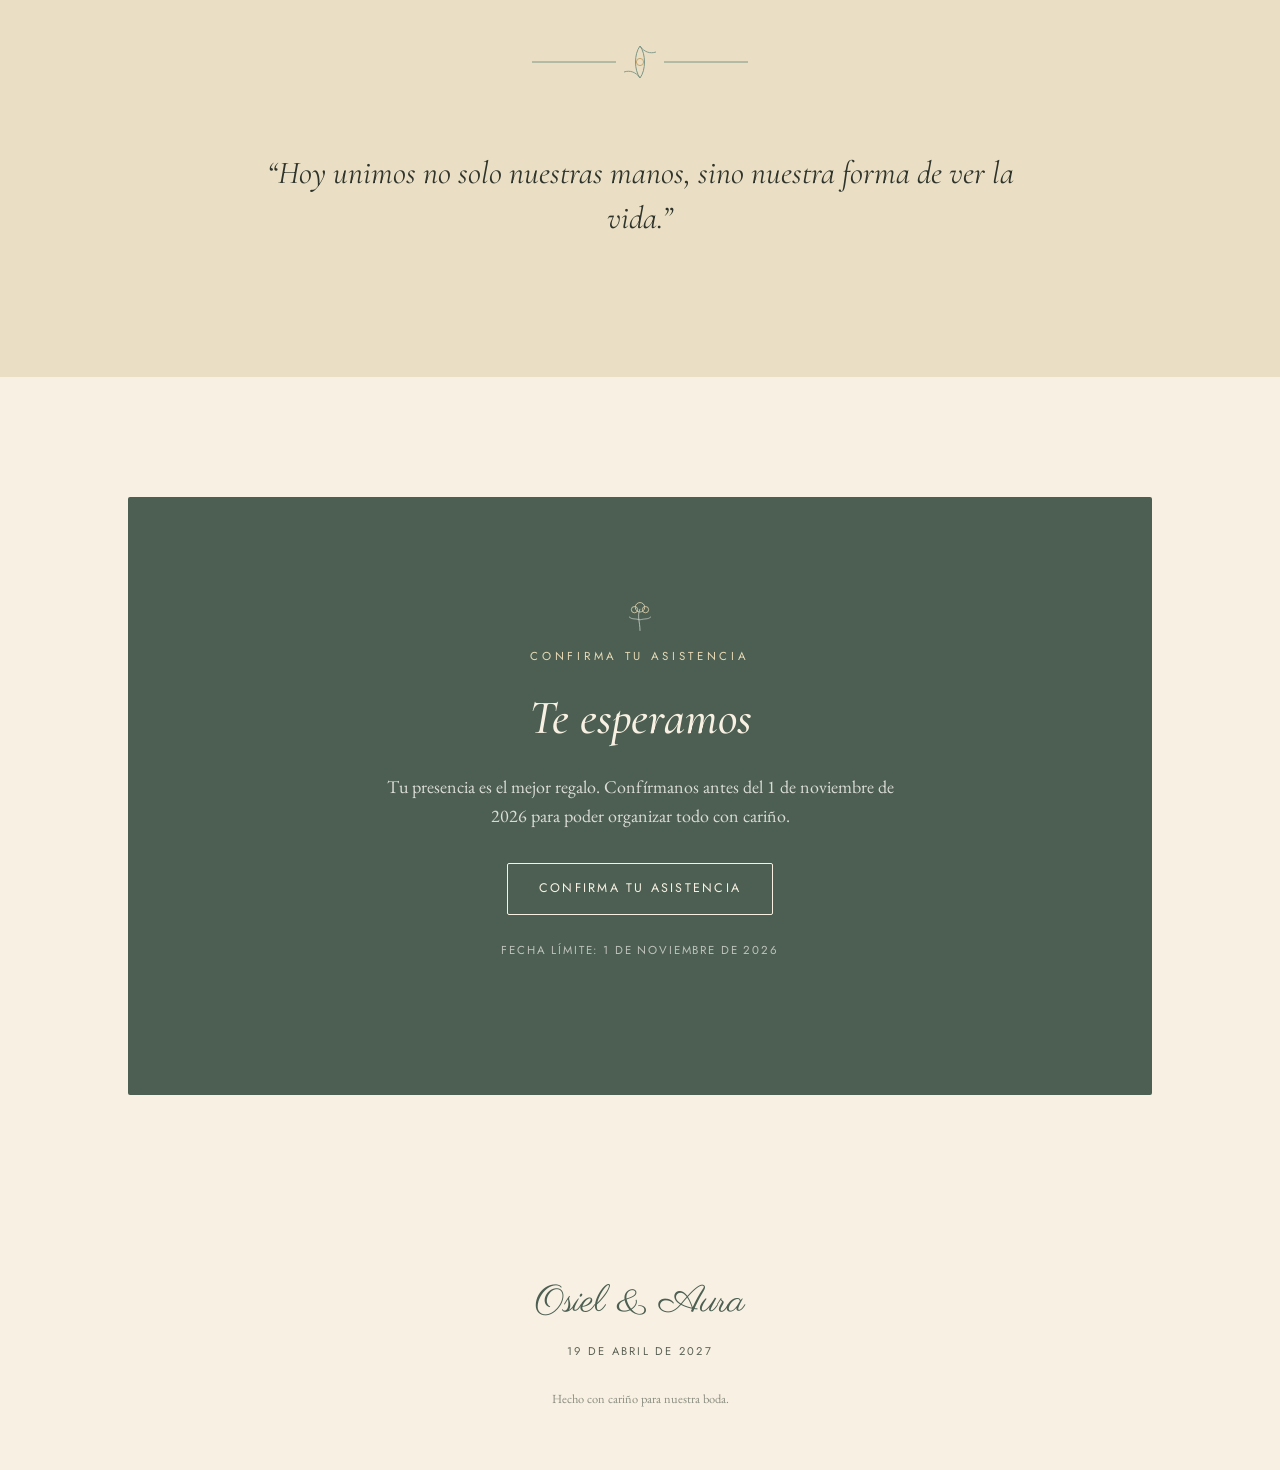
==== commit 0bfa76fd: "Fix GitHub Pages root redirect to relative path" ====
--- a/index.html
+++ b/index.html
@@ -2,12 +2,12 @@
 <html lang="es">
   <head>
     <meta charset="utf-8">
-    <meta http-equiv="refresh" content="0; url=/boda%202/">
+    <meta http-equiv="refresh" content="0; url=boda%202/">
     <meta name="viewport" content="width=device-width, initial-scale=1">
     <title>Redirigiendo...</title>
   </head>
   <body>
-    <p>Si no se redirige automáticamente, haz clic en <a href="/boda%202/">este enlace</a>.</p>
-    <script>window.location.replace('/boda%202/');</script>
+    <p>Si no se redirige automáticamente, haz clic en <a href="boda%202/">este enlace</a>.</p>
+    <script>window.location.replace('boda%202/');</script>
   </body>
 </html>
